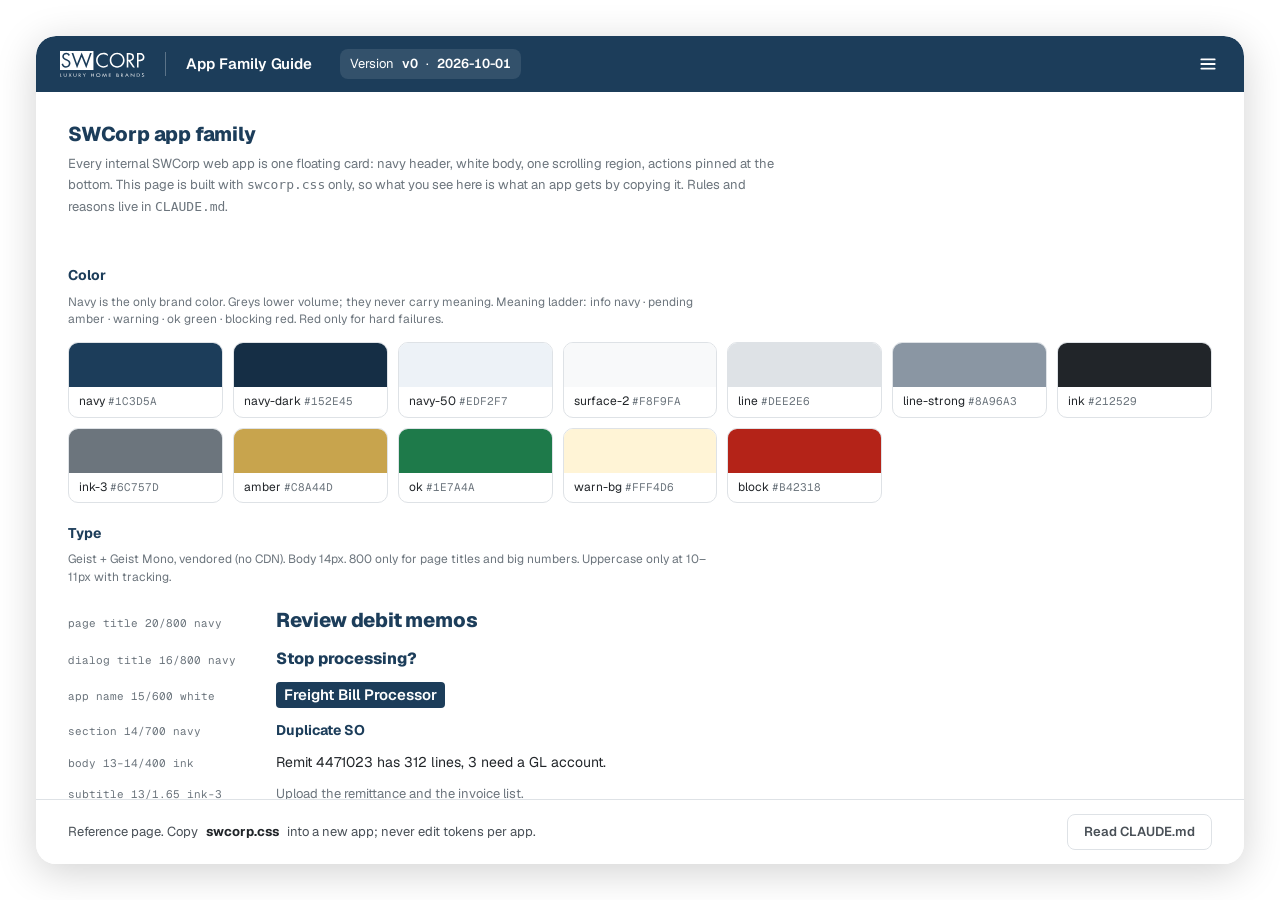
==== swcorp-app-family/guide.html @ 4156f838 "Add the SWCorp app family guide The visual source of truth for the internal apps: CLAUDE.md (rules, " ====
<!doctype html>
<html lang="en">
<head>
<meta charset="utf-8">
<meta name="viewport" content="width=device-width, initial-scale=1, viewport-fit=cover">
<title>SWCorp App Family</title>
<link rel="icon" href="assets/swcorp-favicon.svg" type="image/svg+xml">
<script>if (window.self !== window.top) document.documentElement.classList.add('embedded');</script>
<link rel="stylesheet" href="css/swcorp-tokens.css">
<link rel="stylesheet" href="css/swcorp.css">
<style>
  /* Guide-only helpers. Not part of the family stylesheet. */
  .g-sec { padding: 28px 0; border-bottom: 1px solid var(--line-soft); }
  .g-sec:last-of-type { border-bottom: 0; }
  .g-sec > p.hint { margin: 2px 0 14px; max-width: 80ch; }
  .g-row { display: flex; flex-wrap: wrap; gap: 10px; align-items: center; }
  .g-sw { display: grid; grid-template-columns: repeat(auto-fill, minmax(150px, 1fr)); gap: 10px; }
  .g-sw div { border: 1px solid var(--line); border-radius: var(--r-box); overflow: hidden; font-size: 12px; }
  .g-sw i { display: block; height: 44px; }
  .g-sw span { display: block; padding: 6px 10px; } .g-sw code { color: var(--ink-3); font: 11px var(--mono); }
  .g-type > div { display: flex; align-items: baseline; gap: 18px; padding: 6px 0; }
  .g-type code { width: 190px; flex: none; font: 11px var(--mono); color: var(--ink-3); }
  .g-mini { position: relative; height: 220px; border-radius: var(--r-box); overflow: hidden; border: 1px solid var(--line); }
  .g-toasts { position: static; align-items: flex-start; }
  .g-toasts .toast { animation: none; }
  .g-foot { border: 1px solid var(--line); border-radius: var(--r-box); }
  .g-hdr { border-radius: var(--r-box); }
</style>
</head>
<body>
<a class="skip" href="#content">Skip to content</a>
<svg width="0" height="0" class="sprite" aria-hidden="true">
  <symbol id="i-check" viewBox="0 0 16 16"><path d="M3 8.5l3.2 3L13 4.5"/></symbol>
  <symbol id="i-okc" viewBox="0 0 16 16"><circle cx="8" cy="8" r="6.2"/><path d="M5.3 8.2l1.9 1.8 3.6-3.8"/></symbol>
  <symbol id="i-warn" viewBox="0 0 16 16"><path d="M8 2.2l6.3 11.1H1.7z"/><path d="M8 6.5v3"/><path d="M8 11.6v.1"/></symbol>
  <symbol id="i-block" viewBox="0 0 16 16"><circle cx="8" cy="8" r="6.2"/><path d="M5.6 5.6l4.8 4.8M10.4 5.6l-4.8 4.8"/></symbol>
  <symbol id="i-info" viewBox="0 0 16 16"><circle cx="8" cy="8" r="6.2"/><path d="M8 7.2v3.8M8 5v.1"/></symbol>
  <symbol id="i-settings" viewBox="0 0 16 16"><path d="M2.5 4.5h5.5M11 4.5h2.5M2.5 8h1.5M7 8h6.5M2.5 11.5h6.5M12 11.5h1.5"/><circle cx="9.5" cy="4.5" r="1.5"/><circle cx="5.5" cy="8" r="1.5"/><circle cx="10.5" cy="11.5" r="1.5"/></symbol>
  <symbol id="i-list" viewBox="0 0 16 16"><path d="M5.5 4h8M5.5 8h8M5.5 12h8M2.5 4h.1M2.5 8h.1M2.5 12h.1"/></symbol>
  <symbol id="i-search" viewBox="0 0 16 16"><circle cx="7" cy="7" r="4.5"/><path d="M10.5 10.5L14 14"/></symbol>
  <symbol id="i-x" viewBox="0 0 16 16"><path d="M4.5 4.5l7 7M11.5 4.5l-7 7"/></symbol>
  <symbol id="i-file" viewBox="0 0 16 16"><path d="M4 1.8h5l3 3v9.4H4z"/><path d="M9 1.8v3h3"/></symbol>
  <symbol id="i-upload" viewBox="0 0 16 16"><path d="M8 10.5V2.5M4.8 5.6L8 2.4l3.2 3.2"/><path d="M2.5 10.5v3h11v-3"/></symbol>
  <symbol id="i-play" viewBox="0 0 16 16"><path d="M5 3.2l7.5 4.8L5 12.8z"/></symbol>
  <symbol id="i-refresh" viewBox="0 0 16 16"><path d="M13.2 6.5A5.3 5.3 0 0 0 3.4 5"/><path d="M2.8 9.5a5.3 5.3 0 0 0 9.8 1.5"/><path d="M3.2 2.4V5h2.6M12.8 13.6V11h-2.6"/></symbol>
  <symbol id="i-trash" viewBox="0 0 16 16"><path d="M3 4.5h10M6.5 4.5V3h3v1.5M4.5 4.5l.6 9h5.8l.6-9"/></symbol>
  <symbol id="i-arrow" viewBox="0 0 16 16"><path d="M3 8h9.5M9 4.5L12.5 8 9 11.5"/></symbol>
</svg>

<div class="window">
  <header class="hdr">
    <img src="assets/swcorp-logo-white.svg" alt="SWCorp">
    <span class="sep" aria-hidden="true"></span>
    <h1>App Family Guide</h1>
    <span class="run-chip">Version <b>v0</b> · <b>2026-10-01</b></span>
    <span class="grow"></span>
    <button class="menu-toggle" id="menu-toggle" type="button" aria-label="Open menu" aria-expanded="false" aria-controls="side-menu">
      <svg viewBox="0 0 24 24" aria-hidden="true"><path class="l1"/><path class="l2"/><path class="l3"/></svg>
    </button>
  </header>
  <div class="menu-scrim" id="menu-scrim"></div>
  <nav class="side-menu" id="side-menu" aria-label="Menu" inert>
    <p class="menu-label menu-anim" style="--i:0">Sections</p>
    <ul class="menu-list">
      <li class="menu-anim" style="--i:1"><a class="menu-item" href="#tokens"><span class="menu-ic"><svg class="i"><use href="#i-list"/></svg></span><span class="menu-t">Tokens<small>Color and type</small></span></a></li>
      <li class="menu-anim" style="--i:2"><a class="menu-item" href="#components" aria-current="page"><span class="menu-ic"><svg class="i"><use href="#i-settings"/></svg></span><span class="menu-t">Components<small>Everything an app is built from</small></span></a></li>
    </ul>
    <p class="menu-label menu-anim" style="--i:3">Links</p>
    <ul class="menu-list">
      <li class="menu-anim" style="--i:4"><a class="menu-item" href="CLAUDE.md"><span class="menu-ic"><svg class="i"><use href="#i-file"/></svg></span><span class="menu-t">CLAUDE.md<small>Rules and decisions</small></span></a></li>
    </ul>
  </nav>

  <div id="content" class="content" tabindex="-1">
    <main class="main">
      <div class="titlebar">
        <div>
          <h2>SWCorp app family</h2>
          <p>Every internal SWCorp web app is one floating card: navy header, white body, one scrolling region, actions pinned at the bottom. This page is built with <code>swcorp.css</code> only, so what you see here is what an app gets by copying it. Rules and reasons live in <code>CLAUDE.md</code>.</p>
        </div>
      </div>

      <!-- ===================================================== tokens -->
      <section class="g-sec" id="tokens">
        <h3 class="section-title">Color</h3>
        <p class="hint">Navy is the only brand color. Greys lower volume; they never carry meaning. Meaning ladder: info navy · pending amber · warning · ok green · blocking red. Red only for hard failures.</p>
        <div class="g-sw">
          <div><i style="background:var(--navy)"></i><span>navy <code>#1C3D5A</code></span></div>
          <div><i style="background:var(--navy-dark)"></i><span>navy-dark <code>#152E45</code></span></div>
          <div><i style="background:var(--navy-50)"></i><span>navy-50 <code>#EDF2F7</code></span></div>
          <div><i style="background:var(--surface-2)"></i><span>surface-2 <code>#F8F9FA</code></span></div>
          <div><i style="background:var(--line)"></i><span>line <code>#DEE2E6</code></span></div>
          <div><i style="background:var(--line-strong)"></i><span>line-strong <code>#8A96A3</code></span></div>
          <div><i style="background:var(--ink)"></i><span>ink <code>#212529</code></span></div>
          <div><i style="background:var(--ink-3)"></i><span>ink-3 <code>#6C757D</code></span></div>
          <div><i style="background:var(--amber)"></i><span>amber <code>#C8A44D</code></span></div>
          <div><i style="background:var(--ok)"></i><span>ok <code>#1E7A4A</code></span></div>
          <div><i style="background:var(--warn-bg)"></i><span>warn-bg <code>#FFF4D6</code></span></div>
          <div><i style="background:var(--block)"></i><span>block <code>#B42318</code></span></div>
        </div>

        <h3 class="section-title">Type</h3>
        <p class="hint">Geist + Geist Mono, vendored (no CDN). Body 14px. 800 only for page titles and big numbers. Uppercase only at 10–11px with tracking.</p>
        <div class="g-type">
          <div><code>page title 20/800 navy</code><span style="font-size:20px;font-weight:800;color:var(--navy);letter-spacing:-.01em">Review debit memos</span></div>
          <div><code>dialog title 16/800 navy</code><span style="font-size:16px;font-weight:800;color:var(--navy)">Stop processing?</span></div>
          <div><code>app name 15/600 white</code><span style="font-size:15px;font-weight:600;background:var(--navy);color:#fff;padding:2px 8px;border-radius:4px">Freight Bill Processor</span></div>
          <div><code>section 14/700 navy</code><span style="font-size:14px;font-weight:700;color:var(--navy)">Duplicate SO</span></div>
          <div><code>body 13–14/400 ink</code><span>Remit 4471023 has 312 lines, 3 need a GL account.</span></div>
          <div><code>subtitle 13/1.65 ink-3</code><span class="muted" style="font-size:13px">Upload the remittance and the invoice list.</span></div>
          <div><code>label 10/700 upper</code><span class="label">Payment amount</span></div>
          <div><code>figures tabular-nums</code><span class="mono">$ 22,875.85 · 9-367-42833</span></div>
        </div>
      </section>

      <!-- ===================================================== components -->
      <section class="g-sec" id="components">
        <h3 class="section-title">Header</h3>
        <p class="hint">Logo white 26px · divider · app name · optional context chip · grow · the menu button, alone in the right corner. Views and links live in the side menu (try the button at the top of this page). The header never scrolls.</p>
        <header class="hdr g-hdr">
          <img src="assets/swcorp-logo-white.svg" alt="SWCorp">
          <span class="sep" aria-hidden="true"></span>
          <h1>Freight Bill Processor</h1>
          <span class="grow"></span>
          <span class="menu-toggle" aria-hidden="true"><svg viewBox="0 0 24 24"><path class="l1"/><path class="l2"/><path class="l3"/></svg></span>
        </header>
      </section>

      <section class="g-sec">
        <h3 class="section-title">Buttons</h3>
        <p class="hint">36px tall, radius 8, 13/600. One primary per screen. Press scales to .97.</p>
        <div class="g-row">
          <button class="btn primary"><svg class="i"><use href="#i-play"/></svg>Process</button>
          <button class="btn sec"><svg class="i"><use href="#i-refresh"/></svg>Refresh</button>
          <button class="btn danger"><svg class="i"><use href="#i-trash"/></svg>Remove</button>
          <button class="btn primary" aria-busy="true"><span class="spin"></span>Processing…</button>
          <button class="btn primary" disabled>Disabled</button>
          <button class="btn sec small">Small</button>
          <button class="linkbtn">Text link</button>
        </div>
      </section>

      <section class="g-sec">
        <h3 class="section-title">Forms</h3>
        <div class="form-grid">
          <div class="field"><label for="f1">Check number</label><input id="f1" value="4471023"><div class="hint">From the remittance header.</div></div>
          <div class="field"><label for="f2">Carrier</label><select id="f2"><option>FedEx</option><option>UPS</option></select></div>
          <div class="field"><label for="f3">GL account</label><input id="f3" aria-invalid="true" value="64009"><div class="hint c-block">Unknown account.</div></div>
        </div>
        <div class="toolbar">
          <div class="tabs" role="tablist">
            <button class="tab" role="tab" aria-selected="true">All <span class="c">312</span></button>
            <button class="tab" role="tab" aria-selected="false">Matched <span class="c">298</span></button>
            <button class="tab" role="tab" aria-selected="false">Needs GL <span class="c">3</span></button>
          </div>
          <div class="chips">
            <button class="chip" aria-pressed="true"><svg class="i c-warn"><use href="#i-warn"/></svg>Warnings <b>11</b></button>
            <button class="chip" aria-pressed="false">Excluded <b>2</b></button>
          </div>
          <label class="search"><svg class="i"><use href="#i-search"/></svg><input placeholder="Search DM#, PO, SO"></label>
        </div>
        <div class="g-row"><label class="cbx"><input type="checkbox" checked aria-label="Include"><svg viewBox="0 0 18 18"><path d="M5 9.2l2.6 2.4L13 6.2"/></svg></label><span>Include in credit memo</span></div>
      </section>

      <section class="g-sec">
        <h3 class="section-title">Status</h3>
        <div class="g-row">
          <span class="badge ok"><svg class="i"><use href="#i-okc"/></svg>Matched</span>
          <span class="badge warn"><svg class="i"><use href="#i-warn"/></svg>Needs GL</span>
          <span class="badge block"><svg class="i"><use href="#i-block"/></svg>Blocking</span>
          <span class="badge off">Excluded</span>
          <span class="tag">DM151524</span>
        </div>
        <div class="notice"><svg class="i"><use href="#i-info"/></svg><span>Info: OData snapshot from 09:42. Refresh takes about 75 seconds.</span></div>
        <div class="notice warn"><svg class="i"><use href="#i-warn"/></svg><span><b>Missing input.</b> Upload the invoice list to continue. Not an error.</span></div>
        <div class="notice error"><svg class="i"><use href="#i-block"/></svg><span>The file is not a FedEx invoice PDF.</span></div>
        <div class="notice ok"><svg class="i"><use href="#i-okc"/></svg><span>All 312 lines matched.</span></div>
      </section>

      <section class="g-sec">
        <h3 class="section-title">Panels and upload</h3>
        <div class="tiles">
          <div class="tile ok"><h3><svg class="i"><use href="#i-okc"/></svg>Remittance</h3><div class="meta">Lowes Win-Denied Disputes 4.xlsm · 312 lines</div></div>
          <label class="drop"><input type="file"><svg class="i"><use href="#i-upload"/></svg>Drop the invoice list or <b>browse</b><div class="hint">.xlsx up to 50 MB</div></label>
        </div>
      </section>

      <section class="g-sec">
        <h3 class="section-title">Input pills</h3>
        <p class="hint">One per file or source, under the drop zone. 70px tall, 24px ring, 10px source over 11px detail. The detail links to where the file comes from whenever possible (hover underlines). States: rest (= pending, no extra colour) · loading · done · failed. A loaded file that is not used yet shows a × on hover to take it back; the check retracts.</p>
        <ul class="slots flex">
          <li class="slot"><span class="slot-mark"><svg viewBox="0 0 24 24"><path d="M7.5 12.4l3 2.9 6-6.3"/></svg></span><span class="slot-text"><span class="slot-top">Excel</span><a class="slot-main" href="#" target="_blank" rel="noopener">Carrier Import File</a></span></li>
          <li class="slot"><span class="slot-mark"><svg viewBox="0 0 24 24"><path d="M7.5 12.4l3 2.9 6-6.3"/></svg></span><span class="slot-text"><span class="slot-top">Priority 1</span><a class="slot-main" href="#" target="_blank" rel="noopener">Customer Invoices</a></span></li>
          <li class="slot loading"><span class="slot-mark"><svg viewBox="0 0 24 24"><path d="M7.5 12.4l3 2.9 6-6.3"/></svg></span><span class="slot-text"><span class="slot-top">Acumatica</span><a class="slot-main" href="#" target="_blank" rel="noopener">ShipmentsSubAc - JJ</a></span></li>
        </ul>
        <ul class="slots flex" style="margin-top:12px">
          <li class="slot done"><span class="slot-mark"><svg viewBox="0 0 24 24"><path d="M7.5 12.4l3 2.9 6-6.3"/></svg></span><span class="slot-text"><span class="slot-top">PaceJet</span><a class="slot-main" href="#" target="_blank" rel="noopener">BulkExport</a></span><button type="button" class="slot-x" aria-label="Remove PaceJet export"><svg viewBox="0 0 16 16"><path d="M4.5 4.5l7 7M11.5 4.5l-7 7"/></svg></button></li>
          <li class="slot done"><span class="slot-mark"><svg viewBox="0 0 24 24"><path d="M7.5 12.4l3 2.9 6-6.3"/></svg></span><span class="slot-text"><span class="slot-top">FedEx</span><span class="slot-main">Ground Invoice</span></span></li>
          <li class="slot failed"><span class="slot-mark"><svg class="x" viewBox="0 0 24 24"><path d="M8.5 8.5l7 7M15.5 8.5l-7 7"/></svg></span><span class="slot-text"><span class="slot-top">Acumatica</span><span class="slot-main">Could not reach Acumatica</span></span></li>
        </ul>
      </section>

      <section class="g-sec">
        <h3 class="section-title">Table</h3>
        <p class="hint">Navy header, 10px uppercase centered titles, 38px rows, tabular figures, row tint for state. Thousands of rows: Tabulator with the same look, paged/filtered on the server.</p>
        <div class="grid-wrap">
          <table class="grid">
            <thead><tr><th>DM#</th><th>PO</th><th>Status</th><th>Amount</th></tr></thead>
            <tbody>
              <tr><td class="mono">DM151524</td><td class="mono">82714433</td><td><span class="badge ok"><svg class="i"><use href="#i-okc"/></svg>Matched</span></td><td><span class="acct"><i>$</i><span>1,204.10</span></span></td></tr>
              <tr class="warn"><td class="mono">DM151662</td><td class="mono">82714501</td><td><span class="badge warn"><svg class="i"><use href="#i-warn"/></svg>Needs GL</span></td><td><span class="acct"><i>$</i><span>(318.00)</span></span></td></tr>
              <tr aria-selected="true"><td class="mono">DM153377</td><td class="mono">82715020</td><td><span class="badge ok"><svg class="i"><use href="#i-okc"/></svg>Matched</span></td><td><span class="acct"><i>$</i><span>96.45</span></span></td></tr>
              <tr class="block"><td class="mono">DM154034</td><td class="mono">—</td><td><span class="badge block"><svg class="i"><use href="#i-block"/></svg>No SO</span></td><td><span class="acct"><i>$</i><span>2,010.00</span></span></td></tr>
            </tbody>
            <tfoot><tr><td colspan="3">Total</td><td><span class="acct"><i>$</i><span>2,992.55</span></span></td></tr></tfoot>
          </table>
        </div>
      </section>

      <section class="g-sec">
        <h3 class="section-title">Empty, loading, processing</h3>
        <div class="tiles">
          <div class="tile"><div class="empty"><svg class="i"><use href="#i-file"/></svg><b>No invoices yet</b>Upload a FedEx PDF to start.</div></div>
          <div class="tile" style="justify-content:center;align-items:center"><div class="skel"><i></i><i></i><i></i></div></div>
          <div class="g-mini"><div class="proc-screen show"><div class="loader-shape"></div><div class="process-text">Reading invoices…</div></div></div>
        </div>
      </section>

      <section class="g-sec">
        <h3 class="section-title">Toasts and dialog</h3>
        <p class="hint">Every floating message is a toast in one bottom-right stack, 3px edge by meaning. Every toast leaves after 6s; the line along its foot shows the time left and pauses on hover. A pending action (amber, e.g. "Additional Files Required") also leaves as soon as it is done. Never top-centre, never a bar inside the screen. Dialog: native &lt;dialog&gt;, blurred navy backdrop.</p>
        <div class="toasts g-toasts">
          <div class="toast ok"><svg class="i"><use href="#i-okc"/></svg><span><b>Saved.</b> Setup updated.</span><button class="toast-x" aria-label="Dismiss"><svg class="i"><use href="#i-x"/></svg></button></div>
          <div class="toast warn"><svg class="i"><use href="#i-warn"/></svg><span><b>Additional Files Required</b><br>Upload the Priority 1 Pending Invoices and PaceJet BulkExport files.</span><button class="toast-x" aria-label="Dismiss"><svg class="i"><use href="#i-x"/></svg></button></div>
          <div class="toast error"><svg class="i"><use href="#i-block"/></svg><span>Acumatica did not answer.</span><button class="toast-x" aria-label="Dismiss"><svg class="i"><use href="#i-x"/></svg></button></div>
        </div>
        <div class="g-row" style="margin-top:14px">
          <button class="btn sec" id="open-dlg">Open dialog</button>
          <button class="btn sec" id="open-toast">Show toast</button>
        </div>
      </section>

      <section class="g-sec">
        <h3 class="section-title">Footer bar</h3>
        <div class="foot g-foot"><div class="msg"><svg class="i c-warn"><use href="#i-warn"/></svg><span><b>3</b> lines need a GL account.</span></div><span class="grow"></span><span class="total">Total <b>$ 2,992.55</b></span><button class="btn primary">Build CM<svg class="i"><use href="#i-arrow"/></svg></button></div>
        <div class="foot done g-foot" style="margin-top:10px"><div class="msg"><svg class="i"><use href="#i-okc"/></svg><span>Ready to export.</span></div><span class="grow"></span><button class="btn primary">Download</button></div>
      </section>
      <div class="spacer"></div>
    </main>
    <footer class="foot"><div class="msg">Reference page. Copy <b style="color:var(--ink)">swcorp.css</b> into a new app; never edit tokens per app.</div><span class="grow"></span><a class="btn sec" href="CLAUDE.md">Read CLAUDE.md</a></footer>
  </div>
</div>

<dialog class="dialog" id="dlg">
  <h3>Stop processing?</h3>
  <p>The invoices read so far are kept. You can start again from the same files.</p>
  <div class="dialog-actions"><button class="btn sec" data-close>Keep going</button><button class="btn primary" data-close>Stop</button></div>
</dialog>
<div class="toasts" id="flash" aria-live="polite"></div>

<script>
  // Side menu (same behaviour as the apps): circle out of the button, Esc /
  // click outside / pick closes, focus returns to the button.
  const menuBtn = document.getElementById('menu-toggle'), menu = document.getElementById('side-menu'), scrim = document.getElementById('menu-scrim');
  // Circle centred on the button, measured; radius to the panel's far corner.
  function placeCircle() {
    const r = menu.getBoundingClientRect(), b = menuBtn.getBoundingClientRect();
    const cx = b.left + b.width / 2 - r.left, cy = b.top + b.height / 2 - r.top;
    menu.style.setProperty('--cx', cx + 'px'); menu.style.setProperty('--cy', cy + 'px');
    menu.style.setProperty('--menu-r', Math.ceil(Math.hypot(cx, r.height - cy)) + 2 + 'px');
  }
  placeCircle(); addEventListener('resize', placeCircle);
  function setMenu(open) {
    if (open === menu.classList.contains('open')) return;
    if (open) placeCircle();
    menu.classList.toggle('open', open); scrim.classList.toggle('open', open);
    document.body.classList.toggle('menu-open', open); menu.inert = !open;
    menuBtn.setAttribute('aria-expanded', String(open)); menuBtn.setAttribute('aria-label', open ? 'Close menu' : 'Open menu');
    if (open) (menu.querySelector('[aria-current]') || menu.querySelector('.menu-item')).focus({ preventScroll: true });
    else if (menu.contains(document.activeElement)) menuBtn.focus();
  }
  menuBtn.onclick = () => setMenu(!menu.classList.contains('open'));
  scrim.onclick = () => setMenu(false);
  menu.querySelectorAll('.menu-item').forEach(a => a.addEventListener('click', () => setMenu(false)));
  document.addEventListener('keydown', e => { if (e.key === 'Escape') setMenu(false); });
  const dlg = document.getElementById('dlg');
  document.getElementById('open-dlg').onclick = () => dlg.showModal();
  dlg.querySelectorAll('[data-close]').forEach(b => b.onclick = () => {
    dlg.classList.add('closing');
    setTimeout(() => { dlg.classList.remove('closing'); dlg.close(); }, 140);
  });
  document.getElementById('open-toast').onclick = () => {
    const t = document.createElement('div');
    t.className = 'toast ok';
    t.innerHTML = '<svg class="i"><use href="#i-okc"/></svg><span><b>Done.</b> 312 lines processed.</span>';
    const bar = document.createElement('i'); bar.className = 'toast-timer'; t.append(bar);
    bar.onanimationend = () => { t.classList.add('leaving'); setTimeout(() => t.remove(), 160); };
    document.getElementById('flash').append(t);
  };
</script>
</body>
</html>
---- swcorp-app-family/css/swcorp-tokens.css ----
/* SWCorp app family — tokens (fonts + colors, shape, type, motion, depth).
   Copy verbatim to <app>/static/css/ with fonts in <app>/static/fonts/.
   Load FIRST, before swcorp.css and the app's app.css. Never redefine these per app:
   change them here and propagate. Rules: ../CLAUDE.md. */

@font-face { font-family: "Geist"; src: url("../fonts/Geist-Variable.woff2") format("woff2"); font-weight: 100 900; font-style: normal; font-display: swap; }
@font-face { font-family: "Geist Mono"; src: url("../fonts/GeistMono-Variable.woff2") format("woff2"); font-weight: 100 900; font-style: normal; font-display: swap; }

/* ---------------------------------------------------------------- tokens */
:root {
  /* Brand */
  --navy: #1C3D5A; --navy-dark: #152E45; --navy-50: #EDF2F7; --navy-100: #DCE6EF;
  /* Surfaces */
  --white: #FFFFFF; --ground: #FFFFFF;
  --surface: #FFFFFF; --surface-2: #F8F9FA; --surface-3: #F1F3F5;
  /* Lines. --line-strong keeps inputs at 3:1 against white (WCAG 1.4.11). */
  --line: #DEE2E6; --line-soft: #F1F3F5; --line-mid: #CED4DA; --line-strong: #8A96A3;
  /* Text */
  --ink: #212529; --ink-2: #495057; --ink-3: #6C757D;
  /* Semantics: info navy · pending amber · warning · ok · blocking red */
  --ok: #1E7A4A; --ok-bg: #E8F5EE; --ok-line: #9BCFB2;
  --warn: #8A5A00; --warn-bg: #FFF4D6; --warn-bg-h: #FDEDC0; --warn-line: #E9C46A;
  --block: #B42318; --block-bg: #FDECEA; --block-line: #F1B3AD;
  --amber: #C8A44D; --amber-stroke: #A8873A;
  /* Source tags (Rebate Validation inventory map, MatchType). AlternateID/Xref are tints of
     #33CCFF, Xref deeper (it carries a confirmed Lowe's Item Number); text keeps 4.5:1 on its tint. */
  --match-alt-bg: #D9F5FF; --match-alt-text: #07698C; --match-xref-bg: #B3EBFF; --match-xref-text: #055A78;
  --match-stock-unconf-bg: #F2F6FA; --match-stock-unconf-text: #3F5F7D; --match-manual-bg: #FFF1CC; --match-manual-text: #8A5A00;
  /* Focus */
  --focus: #1C3D5A; --ring: 0 0 0 3px rgba(28,61,90,.12); --ring-strong: 0 0 0 3px rgba(28,61,90,.25);
  /* Shape */
  --r-window: 20px; --r-dialog: 14px; --r-box: 10px; --r-ctl: 8px; --r-tag: 4px;
  --h-hdr: 56px; --h-ctl: 36px; --h-ctl-sm: 30px; --row: 38px;
  /* Type */
  --font: "Geist", "Segoe UI", system-ui, -apple-system, sans-serif;
  --mono: "Geist Mono", Consolas, ui-monospace, monospace;
  /* Motion */
  --ease-out: cubic-bezier(0.23, 1, 0.32, 1);
  --ease-overshoot: cubic-bezier(0.34, 1.56, 0.64, 1);
  --ease-settle: cubic-bezier(0.22, 1, 0.36, 1);
  /* On-screen movement (layout morphs): starts gently, a full-speed start reads as a jump. */
  --ease-in-out: cubic-bezier(0.45, 0, 0.2, 1);
  /* Durations (Emil Kowalski's scale): press 100-160 · small UI 150-250 ·
     screens 200-300 · exits faster than entries. Celebrations may run longer. */
  --dur-press: 160ms; --dur-exit: 180ms; --dur-enter: 260ms; --dur-toast: 320ms; --dur-morph: 350ms;
  /* Depth */
  --shadow-window: 0 8px 40px rgba(0,0,0,.18);
  --shadow-pop: 0 4px 14px rgba(21,46,69,.10), 0 1px 3px rgba(21,46,69,.08);
  --shadow-card: 0 12px 28px rgba(15,30,45,.14), 0 1px 3px rgba(21,46,69,.08);
  --shadow-dialog: 0 20px 50px rgba(21,46,69,.25), 0 2px 6px rgba(21,46,69,.08);
  --z-pop: 6; --z-overlay: 20; --z-toast: 50; --z-dialog: 100;
}
---- swcorp-app-family/css/swcorp.css ----
/* SWCorp app family — base stylesheet (v0, 2026-10-01).
   Source of truth: Lowe's Invoice Reconciler (WebApp/static/css/app.css).
   Load after swcorp-tokens.css; copy both into a new app's static/css/ and add
   app-specific rules in a third file (app.css) loaded last. Do not edit tokens per app: if a value
   must change, change it here and propagate to every app in the family.
   Rules and the reasons behind them: CLAUDE.md in this folder. */

/* ---------------------------------------------------------------- reset */
*, *::before, *::after { box-sizing: border-box; margin: 0; padding: 0; }
html, body { height: 100%; }
html { overflow: hidden; }
body {
  font: 14px/1.45 var(--font); color: var(--ink); background: var(--ground); font-optical-sizing: auto;
  display: grid; place-items: center; padding: var(--gap); -webkit-font-smoothing: antialiased;
  --gap: clamp(20px, 4vmin, 48px);
}
::selection { background: var(--navy-100); color: var(--ink); }
:focus-visible { outline: 2px solid var(--focus); outline-offset: 2px; border-radius: 4px; }
button, input, select, textarea { font: inherit; color: inherit; }
button { background: none; border: 0; cursor: pointer; }
a { color: var(--focus); text-underline-offset: 2px; }
svg.i { width: 16px; height: 16px; flex: none; stroke: currentColor; fill: none; stroke-width: 1.8; stroke-linecap: round; stroke-linejoin: round; }
.sprite { position: absolute; }
[hidden] { display: none !important; }
.vh { position: absolute; width: 1px; height: 1px; overflow: hidden; clip: rect(0 0 0 0); white-space: nowrap; }
.mono { font-variant-numeric: tabular-nums; }
.num { text-align: right; font-variant-numeric: tabular-nums; }
.muted { color: var(--ink-3); }
.hint { font-size: 12px; color: var(--ink-3); }
.c-ok { color: var(--ok); } .c-warn { color: var(--warn); } .c-block { color: var(--block); }
/* Accounting: "$" pinned left, figure right, negatives in (). */
.acct { display: flex; justify-content: space-between; align-items: baseline; gap: .5em; width: 100%; font-variant-numeric: tabular-nums; }
.acct > i { font-style: normal; color: var(--ink-3); font-weight: 400; }

.skip { position: absolute; left: 12px; top: -60px; z-index: var(--z-dialog); padding: 8px 14px; border-radius: var(--r-ctl); background: var(--navy); color: #fff; font-weight: 600; text-decoration: none; transition: top .15s ease; }
.skip:focus { top: 12px; }

/* ---------------------------------------------------------------- window
   Floating card over a neutral ground. Fills the viewport minus a gap that
   scales with the screen, up to 1480×920. The height subtracts the gap, or a
   short viewport cuts the card at the bottom. Too small for a card, or inside
   an iframe (Acumatica, html.embedded): full-bleed, no radius, no shadow. */
.window {
  width: min(1480px, 100%); height: min(920px, calc(100dvh - 2 * var(--gap))); background: var(--surface);
  border-radius: var(--r-window); display: flex; flex-direction: column; overflow: hidden; position: relative;
  box-shadow: var(--shadow-window);
}
@media (max-width: 1180px), (max-height: 720px) {
  body { padding: 0; }
  .window { width: 100%; height: 100%; border-radius: 0; box-shadow: none; --hdr-r: 0; }
}
html.embedded body { padding: 0; background: var(--surface); }
html.embedded .window { width: 100%; height: 100%; border-radius: 0; box-shadow: none; --hdr-r: 0; }

/* ---------------------------------------------------------------- header
   Navy bar: logo · divider · app name · (context chip) · grow · actions. */
.hdr { border-radius: var(--hdr-r, var(--r-window)) var(--hdr-r, var(--r-window)) 0 0; background: var(--navy); color: #fff; display: flex; align-items: center; gap: 20px; padding: 0 24px; height: var(--h-hdr); flex: none; }
.hdr :focus-visible { outline-color: #fff; }
.hdr img { height: 26px; display: block; }
.hdr .sep { width: 1px; height: 24px; background: rgba(255,255,255,.28); }
.hdr h1 { font-size: 15px; font-weight: 600; letter-spacing: -.005em; color: #fff; }
.hdr .grow { flex: 1; }
/* Inside Acumatica (html.embedded) its screen title names the app: logo + menu only. */
html.embedded .hdr .sep, html.embedded .hdr h1 { display: none; }
.run-chip { margin-left: 8px; display: flex; align-items: center; gap: 8px; padding: 6px 10px; border-radius: var(--r-ctl); background: rgba(255,255,255,.1); font-size: 13px; color: #fff; }
.run-chip b { font-weight: 600; font-variant-numeric: tabular-nums; }
.hbtn { display: flex; align-items: center; gap: 6px; padding: 7px 10px; border-radius: var(--r-ctl); font-size: 13px; color: #fff; text-decoration: none; transition: background-color .15s ease; }
.hbtn[aria-current] { background: rgba(255,255,255,.14); }
@media (hover: hover) and (pointer: fine) { .hbtn:hover { background: rgba(255,255,255,.1); } }

/* ---------------------------------------------------------------- side menu
   motion.dev "variants" in CSS. The header's right corner holds only
   .menu-toggle: three white lines, no disc at rest. .side-menu is a white
   panel the full height of the window (over the header), clipped to a circle
   of 0px centred on the button (JS measures --cx/--cy); opening grows it
   until it fills the
   panel (640ms drawer curve), the rows rise in 60ms apart, the top and bottom
   lines bend into an X (CSS d) and the middle one fades. Closing: rows drop
   at once, then the circle shrinks back into the disc (420ms, after 140ms).
   JS sets --menu-r (button centre to the panel's far corner) and toggles
   .open / body.menu-open / inert. The header must not set z-index (the
   button stacks above the panel). Origin: Freight Bill Processor. */
.menu-toggle { position: relative; z-index: 41; flex: none; display: grid; place-items: center; width: 36px; height: 36px; margin-right: -6px; border-radius: 50%; color: #fff;
  transition: transform var(--dur-press) var(--ease-out), color 160ms ease 460ms; }   /* navy until the circle has shrunk away */
.menu-open .menu-toggle { color: var(--navy); transition: transform var(--dur-press) var(--ease-out), color 120ms ease; }
.menu-toggle:active { transform: scale(.94); }
.menu-toggle svg { width: 20px; height: 20px; fill: none; stroke: currentColor; stroke-width: 2.2; stroke-linecap: round; overflow: visible; }
.menu-toggle .l1 { d: path("M4 6.5 L20 6.5"); }
.menu-toggle .l2 { d: path("M4 12 L20 12"); }
.menu-toggle .l3 { d: path("M4 17.5 L20 17.5"); }
.menu-toggle path { transition: d 320ms var(--ease-in-out), opacity 160ms ease; }
.menu-open .menu-toggle .l1 { d: path("M6 18 L18 6"); }
.menu-open .menu-toggle .l2 { opacity: 0; }
.menu-open .menu-toggle .l3 { d: path("M6 6 L18 18"); }
.menu-toggle:focus-visible { outline: 2px solid #fff; outline-offset: 3px; }
.menu-open .menu-toggle:focus-visible { outline-color: var(--navy); }
.side-menu { --cx: calc(100% - 36px); --cy: 28px; position: absolute; top: 0; right: 0; bottom: 0; z-index: 40; width: min(320px, 100%); padding: 76px 14px 20px; overflow-y: auto;
  background: var(--surface); clip-path: circle(0px at var(--cx) var(--cy));
  transition: clip-path 420ms var(--ease-in-out) 140ms; }
/* No shadow, and the scrim stops at the panel: anything translucent under the
   panel tints the window's rounded corner through the curve's soft edge. */
.side-menu.open { clip-path: circle(var(--menu-r, 1200px) at var(--cx) var(--cy));
  transition: clip-path 640ms cubic-bezier(.32, .72, 0, 1); }
.menu-scrim { position: absolute; top: 0; left: 0; bottom: 0; right: min(320px, 100%); z-index: 39; background: rgba(21,46,69,.18); opacity: 0; visibility: hidden; transition: opacity 240ms ease, visibility 0s linear 240ms; }
.menu-scrim.open { opacity: 1; visibility: visible; transition: opacity 240ms ease, visibility 0s; }
.menu-anim { opacity: 0; transform: translateY(24px); transition: opacity 120ms ease, transform 160ms var(--ease-out); }
.side-menu.open .menu-anim { opacity: 1; transform: none; transition: opacity 320ms var(--ease-out), transform 420ms var(--ease-out); transition-delay: calc(180ms + var(--i, 0) * 60ms); }
/* Entries centred in the panel's free height; a single soft highlight glides
   to the entry under the mouse (JS sets its translateY and height). */
.side-menu { display: flex; flex-direction: column; }
.menu-body { position: relative; margin: auto 0; }
.menu-glide { position: absolute; left: 0; right: 0; top: 0; height: 0; border-radius: var(--r-box); background: var(--surface-2); opacity: 0; pointer-events: none;
  transition: transform 240ms var(--ease-out), opacity 160ms ease; }
.menu-glide.on { opacity: 1; }
.menu-label { position: relative; font-size: 10px; font-weight: 700; letter-spacing: .05em; text-transform: uppercase; color: var(--ink-3); margin: 0 10px 6px; }
.menu-list { list-style: none; display: flex; flex-direction: column; gap: 2px; }
.menu-list + .menu-label { margin-top: 18px; }
.menu-item { position: relative; display: flex; align-items: center; gap: 12px; width: 100%; padding: 9px 10px; border-radius: var(--r-box); text-align: left; text-decoration: none; color: var(--ink);
  transition: background-color .15s ease, transform var(--dur-press) var(--ease-out); }
.menu-item:active { transform: scale(.98); }
.menu-item:focus-visible { outline: 2px solid var(--navy); outline-offset: -2px; }
/* Each entry shows its destination's own mark (app icon, SharePoint, ...),
   painted navy through a mask (one colour); the current view inverts it. */
.menu-ic { flex: none; display: grid; place-items: center; width: 34px; height: 34px; border: 1.5px solid var(--line); border-radius: 9px; background: var(--surface); color: var(--navy);
  transition: background-color .2s ease, border-color .2s ease, color .2s ease, transform 240ms var(--ease-out); }
.menu-ic .i { width: 16px; height: 16px; }
.menu-logo { width: 18px; height: 18px; background: currentColor; -webkit-mask: var(--logo) center / contain no-repeat; mask: var(--logo) center / contain no-repeat; }
.menu-t { flex: 1; min-width: 0; display: flex; flex-direction: column; gap: 2px; font-size: 13px; font-weight: 600; line-height: 1.3; }
.menu-t small { font-size: 12px; font-weight: 400; color: var(--ink-3); white-space: nowrap; overflow: hidden; text-overflow: ellipsis; }
.menu-item[aria-current] { background: var(--navy-50); }
.menu-item[aria-current] .menu-t { color: var(--navy); }
.menu-item[aria-current] .menu-ic { background: var(--navy); border-color: var(--navy); color: #fff; }
@media (hover: hover) and (pointer: fine) {
  .menu-toggle:hover { transform: scale(1.06); }
  .menu-item:not([aria-current]):hover .menu-ic { border-color: var(--navy); }
}
@media (max-width: 599px) { .side-menu { width: 100%; } }
/* Every layer at the window's rounded corner lets a little of the one below
   through its soft edge, so the header's navy tinted the corner under the
   white panel. While the panel covers that corner the header pulls its own
   corner in — switched only under the panel (100ms after opening, 370ms after
   closing starts), so the window's outline never visibly changes. */
.hdr { transition: border-top-right-radius 0s linear 370ms; }
.menu-open .hdr { border-top-right-radius: calc(var(--hdr-r, var(--r-window)) + 12px); transition-delay: 100ms; }
@media (prefers-reduced-motion: reduce) {
  .side-menu, .side-menu.open, .menu-toggle path { transition: none; }
  .menu-anim, .side-menu.open .menu-anim { transform: none; transition: opacity 150ms ease; transition-delay: 0ms; }
  .menu-toggle:hover { transform: none; }
}

/* ---------------------------------------------------------------- body
   .content (skip target) > .main (scrolls) + .foot (pinned). Only one inner
   region scrolls; never the page, never the iframe. */
.content { position: relative; flex: 1 1 auto; min-height: 0; display: flex; flex-direction: column; }
.content:focus { outline: none; }
.main { position: relative; flex: 1 1 auto; min-height: 0; display: flex; flex-direction: column; padding: 28px 32px 0; overflow: auto; }
.main.fixed { overflow: hidden; }
@media (max-height: 820px) { .main { padding: 18px 24px 0; } }
.spacer { flex: 1 1 0; min-height: 12px; }

.titlebar { position: relative; z-index: var(--z-pop); display: flex; align-items: flex-end; gap: 16px; flex-wrap: wrap; }
.titlebar h2 { font-size: 20px; font-weight: 800; line-height: 1.45; letter-spacing: -.01em; color: var(--navy); text-wrap: balance; }
.titlebar p { color: var(--ink-3); font-size: 13px; line-height: 1.65; margin-top: 4px; max-width: 80ch; text-wrap: pretty; }
.titlebar .right { margin-left: auto; display: flex; gap: 8px; align-items: center; }
.section-title { font-size: 14px; font-weight: 700; color: var(--navy); margin: 20px 0 8px; }
.label { font-size: 10px; font-weight: 700; letter-spacing: .045em; text-transform: uppercase; color: var(--ink-3); }

/* ---------------------------------------------------------------- footer
   Pinned action bar: message left, total, primary action right. */
.foot { flex: none; display: flex; align-items: center; gap: 14px; padding: 14px 32px; border-top: 1px solid var(--line); background: var(--surface); transition: background-color 200ms ease, border-color 200ms ease; flex-wrap: wrap; }
.foot .msg { display: flex; align-items: flex-start; gap: 8px; font-size: 13px; color: var(--ink-2); min-width: 0; }
.foot .msg b { color: var(--warn); }
.foot .grow { flex: 1; }
.foot .total { font-size: 13px; color: var(--ink-2); white-space: nowrap; }
.foot .total b { font-size: 15px; color: var(--ink); font-variant-numeric: tabular-nums; margin-left: 4px; }
.foot.done { background: var(--ok-bg); border-top-color: var(--ok-line); }
.foot.done .msg, .foot.done .msg b { color: var(--ok); }
.foot.confirm { background: var(--warn-bg); }
@media (max-height: 820px) { .foot { padding: 12px 24px; } }

/* ---------------------------------------------------------------- buttons */
.btn { display: inline-flex; align-items: center; gap: 8px; height: var(--h-ctl); padding: 0 16px; border-radius: var(--r-ctl); font-weight: 600; font-size: 13px; white-space: nowrap; text-decoration: none;
  transition: transform 160ms var(--ease-out), background-color .15s ease, color .15s ease, border-color .15s ease, box-shadow .15s ease; }
.btn:active:not([aria-disabled=true]):not(:disabled) { transform: scale(.97); }
.btn.primary { background: var(--navy); color: #fff; border: 1.5px solid var(--navy); }
.btn.sec { border: 1.5px solid var(--line); color: var(--ink-2); background: var(--surface); }
.btn.danger { color: var(--block); border: 1.5px solid var(--block-line); background: var(--surface); }
.btn.small { height: var(--h-ctl-sm); padding: 0 12px; font-size: 12.5px; }
.btn[aria-disabled=true], .btn:disabled { background: var(--surface-2); color: var(--ink-3); border: 1.5px solid var(--line); cursor: not-allowed; }
.btn:focus-visible { outline: none; box-shadow: var(--ring-strong); }
.btn[aria-busy=true] { cursor: progress; }
@media (hover: hover) and (pointer: fine) {
  .btn.primary:not(:disabled):not([aria-disabled=true]):hover { background: var(--navy-dark); border-color: var(--navy-dark); }
  .btn.sec:not(:disabled):not([aria-disabled=true]):hover { border-color: var(--navy); color: var(--navy); }
  .btn.danger:not(:disabled):not([aria-disabled=true]):hover { background: var(--block-bg); }
}
.linkbtn { color: var(--navy); font-weight: 600; text-decoration: underline; text-underline-offset: 2px; }
.row-actions { display: flex; gap: 10px; align-items: center; }

/* ---------------------------------------------------------------- forms */
.form-grid { display: grid; grid-template-columns: repeat(auto-fit, minmax(260px, 1fr)); gap: 12px 18px; margin-top: 10px; }
.field label { display: block; font-size: 12px; font-weight: 600; color: var(--ink-2); margin-bottom: 5px; }
.field input, .field select, .field textarea { width: 100%; height: var(--h-ctl); border: 1.5px solid var(--line-strong); border-radius: var(--r-ctl); padding: 0 10px; background: var(--surface-2); font-size: 13px;
  transition: border-color .15s ease, background-color .15s ease, box-shadow .15s ease; }
.field textarea { height: auto; min-height: 80px; padding: 8px 10px; resize: vertical; }
.field input:focus, .field select:focus, .field textarea:focus { outline: none; border-color: var(--navy); background: var(--surface); box-shadow: var(--ring); }
.field input[aria-invalid=true] { border-color: var(--block); background: var(--block-bg); }
.field .hint { margin-top: 3px; }

.search { display: flex; align-items: center; gap: 6px; border: 1.5px solid var(--line-strong); border-radius: var(--r-ctl); padding: 0 10px; height: var(--h-ctl); width: 260px; color: var(--ink-3); background: var(--surface-2);
  transition: border-color .15s ease, background-color .15s ease, box-shadow .15s ease; }
.search input { border: 0; outline: 0; font-size: 13px; flex: 1; min-width: 0; color: var(--ink); background: none; }
.search input::placeholder { color: var(--ink-3); }
.search:focus-within { border-color: var(--navy); background: var(--surface); box-shadow: var(--ring); }
/* Tucked search (LIR, family default): only its icon sits at the end of the
   row; it opens on hover or focus and stays open while it has text. Markup:
   <label class="search tuck"><svg class="i"/><input aria-label="…">
   <button type="button" class="search-x" aria-label="Clear search" hidden>…</button></label> */
.search.tuck { width: var(--h-ctl); overflow: hidden; cursor: pointer; border-color: transparent; background: transparent; color: var(--ink-2);
  transition: width 280ms var(--ease-out), border-color .15s ease, background-color .15s ease, box-shadow .15s ease; }
.search.tuck .i { flex: none; }
.search.tuck input { opacity: 0; transition: opacity 140ms ease; cursor: pointer; }
.search.tuck:hover, .search.tuck:focus-within, .search.tuck.has-q { width: 260px; border-color: var(--line-strong); background: var(--surface-2); color: var(--ink-3); cursor: text; }
.search.tuck:hover input, .search.tuck:focus-within input, .search.tuck.has-q input { opacity: 1; transition-delay: 80ms; cursor: text; }
.search.tuck:focus-within { border-color: var(--navy); background: var(--surface); box-shadow: var(--ring); }
.search-x { flex: none; display: grid; place-items: center; width: 22px; height: 22px; margin-right: -4px; padding: 0; border: 0; border-radius: 999px; background: none; color: var(--ink-3); cursor: pointer;
  transition: background-color .15s ease, color .15s ease; }
.search-x[hidden] { display: none; }
@media (hover: hover) and (pointer: fine) { .search-x:hover { background: var(--surface-3); color: var(--ink); } }
/* Just cleared with the x: back to the icon even under the pointer (JS adds .shut until pointerleave). */
.search.tuck.shut:hover { width: var(--h-ctl); border-color: transparent; background: transparent; color: var(--ink-2); cursor: pointer; }
.search.tuck.shut:hover input { opacity: 0; transition-delay: 0s; }
@media (prefers-reduced-motion: reduce) { .search.tuck, .search.tuck input { transition: none; } }

/* Checkbox: navy fill, tick draws along its path. */
.cbx { position: relative; display: inline-grid; width: 18px; height: 18px; vertical-align: middle; }
.cbx input { appearance: none; -webkit-appearance: none; margin: 0; width: 18px; height: 18px; border: 1.5px solid var(--line-strong); border-radius: 5px; background: var(--surface); cursor: pointer;
  transition: background-color 180ms var(--ease-out), border-color 180ms var(--ease-out), transform 120ms var(--ease-out); }
.cbx input:checked { background: var(--navy); border-color: var(--navy); }
.cbx input:active { transform: scale(.88); }
.cbx svg { position: absolute; inset: 0; width: 18px; height: 18px; pointer-events: none; fill: none; stroke: #fff; stroke-width: 2; stroke-linecap: round; stroke-linejoin: round;
  stroke-dasharray: 13; stroke-dashoffset: 13; transition: stroke-dashoffset 160ms ease-in; }
.cbx input:checked + svg { stroke-dashoffset: 0; transition: stroke-dashoffset 220ms var(--ease-out) 40ms; }

/* ---------------------------------------------------------------- toolbar, tabs, chips */
.toolbar { display: flex; align-items: center; gap: 8px; margin: 14px 0 10px; flex-wrap: wrap; }
.toolbar .search { margin-left: auto; }
.tabs { display: flex; border: 1.5px solid var(--line); border-radius: var(--r-box); padding: 2px; background: var(--surface-2); }
.tab { padding: 5px 12px; border-radius: var(--r-ctl); font-size: 13px; color: var(--ink-2); display: flex; gap: 6px; align-items: center; border: 1px solid transparent; transition: background-color .15s ease, color .15s ease; }
.tab .c { font-variant-numeric: tabular-nums; color: var(--ink-3); }
.tab[aria-selected=true] { background: var(--surface); color: var(--navy); font-weight: 600; border-color: var(--line); box-shadow: 0 1px 2px rgba(21,46,69,.08); }
.tab[aria-selected=true] .c { color: var(--navy); }
.chips { display: flex; gap: 6px; flex-wrap: wrap; }
.chip { display: flex; align-items: center; gap: 6px; padding: 5px 11px; border-radius: 999px; border: 1.5px solid var(--line); font-size: 12.5px; color: var(--ink-2); transition: background-color .15s ease, border-color .15s ease; }
.chip b { font-variant-numeric: tabular-nums; }
.chip[aria-pressed=true] { border-color: var(--navy); background: var(--navy-50); color: var(--navy); font-weight: 600; }

/* ---------------------------------------------------------------- status */
.badge { display: inline-flex; align-items: center; gap: 5px; padding: 0 9px 0 6px; border-radius: 999px; font-size: 12px; font-weight: 600; line-height: 18px; white-space: nowrap; border: 1px solid transparent; vertical-align: middle; }
.badge .i { width: 13px; height: 13px; }
.badge.ok { background: var(--ok-bg); color: var(--ok); border-color: var(--ok-line); }
.badge.warn { background: var(--warn-bg); color: var(--warn); border-color: var(--warn-line); }
.badge.block { background: var(--block-bg); color: var(--block); border-color: var(--block-line); }
.badge.off { background: var(--surface-2); color: var(--ink-3); border-color: var(--line); }
.tag { display: inline-block; padding: 1px 7px; border-radius: var(--r-tag); font-size: 12px; background: var(--surface-2); border: 1px solid var(--line); color: var(--ink-2); }

/* Notice: white card, 3px left edge carries the meaning. */
.notice { display: flex; gap: 10px; align-items: flex-start; padding: 11px 14px; border-radius: var(--r-box); font-size: 13px; margin-top: 12px; color: var(--ink);
  background: var(--surface); border: 1px solid var(--line); border-left: 3px solid var(--navy); box-shadow: 0 2px 10px rgba(28,61,90,.07); }
.notice .i { margin-top: 1px; color: var(--navy); }
.notice.warn { border-left-color: var(--amber); } .notice.warn .i { color: var(--amber-stroke); }
.notice.error { border-left-color: var(--block); } .notice.error .i { color: var(--block); }
.notice.ok { border-left-color: var(--ok); } .notice.ok .i { color: var(--ok); }

/* ---------------------------------------------------------------- panels */
.tiles { display: grid; grid-template-columns: repeat(auto-fit, minmax(300px, 1fr)); gap: 14px; margin-top: 16px; }
.tile { border: 1.5px solid var(--line); border-radius: var(--r-box); padding: 18px 20px; background: var(--surface); display: flex; flex-direction: column; gap: 10px; }
.tile h3 { font-size: 14px; font-weight: 700; color: var(--navy); display: flex; align-items: center; gap: 8px; }
.tile .meta { font-size: 12.5px; color: var(--ink-2); }
.tile.ok { border-color: var(--navy); }

/* Drop zone: real <input type=file> stretched over the box. */
.drop { position: relative; display: block; border: 1.5px solid var(--line); border-radius: var(--r-box); padding: 20px; text-align: center; color: var(--ink-2); font-size: 13px; transition: background-color .15s ease, border-color .15s ease, box-shadow .15s ease; }
.drop input[type=file] { position: absolute; inset: 0; opacity: 0; cursor: pointer; width: 100%; }
.drop.over { border-color: var(--navy); background: var(--surface-2); box-shadow: 0 0 0 4px rgba(28,61,90,.08); }
.drop:has(input:focus-visible) { border-color: var(--navy); box-shadow: var(--ring-strong); }
.drop b { color: var(--navy); }
.drop .i { width: 22px; height: 22px; color: var(--navy); margin: 0 auto 6px; display: block; }

/* Input pills: one per file/source the screen needs, under the drop zone.
   70px tall, 13/16 padding, 24px ring, 10px uppercase source over an 11px
   detail. The detail SHOULD link to where the file comes from (portal,
   SharePoint, Acumatica screen) with .slot-link; plain text only when there
   is nowhere to link. States: (rest = pending; an empty pill already says
   "still needed", so no extra colour) · .loading · .done navy · .failed.
   A file the user loaded and that is not used yet gets a .slot-x to take it
   back; un-ticking retracts the check, then the navy fades. Fixed count: grid of 3; variable count: .slots.flex. */
.slots { list-style: none; display: grid; grid-template-columns: repeat(3, minmax(0, 1fr)); gap: 12px; flex: none; }
.slots.flex { display: flex; } .slots.flex > .slot { flex: 1; }
.slot { display: flex; align-items: center; gap: 12px; min-width: 0; min-height: 70px; padding: 13px 16px; border: 1.5px solid var(--line); border-radius: var(--r-box); background: var(--surface);
  transition: background-color 300ms var(--ease-out), border-color 300ms var(--ease-out), transform 300ms var(--ease-out); }
.slot-mark { position: relative; flex: none; width: 24px; height: 24px; border-radius: 50%; border: 2px solid var(--line-mid); transition: background-color 240ms var(--ease-out), border-color 240ms var(--ease-out); }
.slot-mark svg { position: absolute; inset: -2px; width: 24px; height: 24px; fill: none; stroke: var(--navy); stroke-width: 2.4; stroke-linecap: round; stroke-linejoin: round; stroke-dasharray: 16; stroke-dashoffset: 16; transition: stroke-dashoffset 280ms var(--ease-out) 90ms; }
.slot-mark svg.x { stroke: var(--block); stroke-dasharray: 20; stroke-dashoffset: 20; }
.slot-text { min-width: 0; flex: 1; display: flex; flex-direction: column; gap: 3px; }
.slot-top { font-size: 10px; font-weight: 700; letter-spacing: .05em; text-transform: uppercase; color: var(--ink-3); line-height: 1.2; transition: color 240ms ease; }
.slot-main { font-size: 11px; font-weight: 500; color: var(--ink-3); line-height: 1.2; white-space: nowrap; overflow: hidden; text-overflow: ellipsis; transition: color 240ms ease; }
a.slot-main, .slot-link { color: inherit; text-decoration: none; text-underline-offset: 2px; }
a.slot-main:hover, .slot-link:hover { text-decoration: underline; }
.slot.loading .slot-mark { border-top-color: var(--navy); animation: spin .75s linear infinite; }
.slot.done { border-color: var(--navy); background: var(--navy); }
.slot.done .slot-mark { border-color: #fff; background: #fff; }
.slot.done .slot-mark svg:not(.x) { stroke-dashoffset: 0; }
.slot.done .slot-top { color: #fff; }
.slot.done .slot-main { color: rgba(255,255,255,.72); }
.slot.done :focus-visible { outline-color: #fff; }
.slot.failed { border-color: var(--block-line); background: var(--block-bg); }
.slot.failed .slot-mark { border-color: var(--block); background: #fff; }
.slot.failed .slot-mark svg.x { stroke-dashoffset: 0; }
.slot.failed .slot-main { color: var(--block); }
.slot:not(.done) .slot-mark svg:not(.x) { transition: stroke-dashoffset 160ms ease-in; }
.slot-x { flex: none; display: grid; place-items: center; width: 26px; height: 26px; margin: -4px -6px -4px 0; border-radius: 50%; color: rgba(255,255,255,.62);
  opacity: 0; transform: scale(.9); visibility: hidden; transition: opacity 120ms ease-out, transform 120ms var(--ease-out), background-color 150ms ease, color 150ms ease; }
.slot-x svg { width: 14px; height: 14px; fill: none; stroke: currentColor; stroke-width: 1.8; stroke-linecap: round; }
.slot-x:focus-visible { outline-color: #fff; }
.slot.done .slot-x { visibility: visible; }
.slot.done:hover .slot-x, .slot.done .slot-x:focus-visible { opacity: 1; transform: none; }
.slot.done .slot-x:hover { background: rgba(255,255,255,.14); color: #fff; }
.slot.done .slot-x:active { transform: scale(.9); }
@media (hover: none) { .slot.done .slot-x { opacity: 1; transform: none; } }
@media (max-height: 720px) { .slot { padding: 10px 12px; } }

.empty { margin: auto; display: flex; flex-direction: column; align-items: center; gap: 8px; padding: 40px 0; text-align: center; color: var(--ink-3); font-size: 13px; line-height: 1.6; max-width: 46ch; }
.empty .i { width: 40px; height: 40px; stroke-width: 1.2; color: var(--line-strong); }
.empty b { color: var(--ink); font-size: 14px; }

.console { font: 12px/1.6 var(--mono); background: #10202F; color: #D7E3EE; border-radius: var(--r-box); padding: 10px 12px; max-height: 180px; overflow: auto; white-space: pre-wrap; }
.console .ok { color: #7FD8A6; } .console .warn { color: #F2C14E; } .console .err { color: #F7A097; }

/* ---------------------------------------------------------------- screen change
   The new screen comes in from the left (always left to right) while it fades
   up: el.animate([{opacity:0, transform:'translateX(-28px)'}, {opacity:1,
   transform:'none'}], {duration:280, easing:'cubic-bezier(.23,1,.32,1)'}).
   transform + opacity only (composited). No view transitions, masks or
   full-window curtains: measured, they froze ~180ms on the click and ran at
   15-20fps. Reduced motion: plain swap. (JS only, no CSS needed.) */

/* ---------------------------------------------------------------- tables
   Plain <table class="grid"> for small sets; Tabulator for thousands of rows
   (overrides in tabulator.css, same look: navy header, 38px rows). */
.grid-wrap { border: 1px solid var(--line); border-radius: var(--r-box); overflow: auto; scrollbar-width: thin; scrollbar-color: #CED4DA transparent; }
table.grid { width: 100%; border-collapse: collapse; font-size: 13px; }
table.grid th { position: sticky; top: 0; background: var(--navy); color: rgba(255,255,255,.85); font-size: 10px; font-weight: 700; letter-spacing: .045em; text-transform: uppercase; padding: 10px 12px; text-align: center; line-height: 1.3; }
table.grid td { height: var(--row); padding: 9px 12px; border-bottom: 1px solid var(--line-soft); color: var(--ink-2); font-variant-numeric: tabular-nums; }
table.grid td.mono { color: var(--ink); }
table.grid tr:last-child td { border-bottom: 0; }
table.grid tr.warn td { background: var(--warn-bg); }
table.grid tr.block td { background: var(--block-bg); }
table.grid tr[aria-selected=true] td { background: var(--navy-50); }
table.grid tfoot td { background: var(--surface-2); border-top: 1px solid var(--line); font-weight: 600; }
@media (hover: hover) { table.grid tbody tr:hover td { background: var(--surface-2); } }

/* ---------------------------------------------------------------- loading */
.spin { width: 16px; height: 16px; border-radius: 50%; border: 2px solid rgba(28,61,90,.2); border-top-color: var(--navy); animation: spin .7s linear infinite; flex: none; }
.btn.primary .spin { border-color: rgba(255,255,255,.35); border-top-color: #fff; }
@keyframes spin { to { transform: rotate(360deg); } }
.skel { display: grid; gap: 10px; width: min(520px, 70vw); }
.skel i { display: block; height: 12px; border-radius: 6px; background: linear-gradient(90deg, var(--surface-3) 0%, #E9ECEF 40%, var(--surface-3) 80%); background-size: 200% 100%; animation: skel 1.2s linear infinite; }
.skel i:nth-child(2) { width: 86%; } .skel i:nth-child(3) { width: 64%; }
@keyframes skel { to { background-position: -200% 0; } }

/* Processing screen: navy field inside the window, morphing white loader,
   status line cross-fades. Absolute so it stays inside the card. */
.proc-screen { position: absolute; inset: 0; z-index: var(--z-overlay); display: flex; flex-direction: column; align-items: center; justify-content: center; padding: 40px 24px; text-align: center;
  background: var(--navy); opacity: 0; transition: opacity .42s var(--ease-settle); }
.proc-screen.show { opacity: 1; }
.loader-shape { width: 48px; height: 48px; margin: 0 auto 20px; border-radius: 50%; background: #fff; animation: loader-morph 2s linear infinite; }
@keyframes loader-morph {
  0% { border-radius: 50%; }
  12.5% { border-radius: 0 50% 50% 50%; transform: rotate(45deg); }
  25% { border-radius: 0 0 50% 50%; transform: rotate(90deg); }
  37.5% { border-radius: 0 0 0 50%; transform: rotate(135deg); }
  50% { border-radius: 0; transform: rotate(180deg); }
  62.5% { border-radius: 50% 0 0 0; transform: rotate(225deg); }
  75% { border-radius: 50% 50% 0 0; transform: rotate(270deg); }
  87.5% { border-radius: 50% 50% 50% 0; transform: rotate(315deg); }
  100% { border-radius: 50%; transform: rotate(360deg); }
}
.process-text { min-height: 22px; font-size: 15px; font-weight: 600; letter-spacing: .2px; color: rgba(255,255,255,.8); transition: opacity .3s; }

/* ---------------------------------------------------------------- toasts
   Bottom-right stack, newest at the bottom, white card + 3px left edge.
   EVERY toast leaves after 6s (no sticky toasts). <i class="toast-timer">
   along the foot empties over those 6s; its animationend is the timer, so
   hover/focus pauses both. Re-showing restarts it (JS: armToast). */
.toasts { position: fixed; right: 16px; bottom: 16px; z-index: var(--z-toast); display: flex; flex-direction: column; align-items: flex-end; gap: 8px; max-width: min(420px, calc(100vw - 32px)); pointer-events: none; }
.toast { pointer-events: auto; display: flex; align-items: flex-start; gap: 10px; min-width: 280px; padding: 12px 12px 12px 14px; border-radius: var(--r-box); background: var(--surface);
  border: 1px solid var(--line); border-left: 3px solid var(--navy); box-shadow: var(--shadow-pop); font-size: 13px; color: var(--ink);
  position: relative; overflow: hidden; animation: toast-in var(--dur-toast) var(--ease-out); }
/* Timers pause while the tab is hidden (JS toggles html.tab-hidden on visibilitychange). */
html.tab-hidden .toast-timer { animation-play-state: paused; }
.toast-timer { position: absolute; left: 0; right: 0; bottom: 0; height: 2px; background: var(--navy); opacity: .55; transform-origin: left center; animation: toast-timer 6s linear forwards; }
.toast:hover > .toast-timer, .toast:focus-within > .toast-timer { animation-play-state: paused; }
.toast.warn .toast-timer { background: var(--amber-stroke); }
.toast.error .toast-timer { background: var(--block); }
.toast.ok .toast-timer { background: var(--ok); }
@keyframes toast-timer { from { transform: scaleX(1); } to { transform: scaleX(0); } }
.toast .i { margin-top: 1px; color: var(--navy); }
.toast.error { border-left-color: var(--block); } .toast.error .i { color: var(--block); }
.toast.warn { border-left-color: var(--amber); } .toast.warn .i { color: var(--amber-stroke); }
.toast.ok { border-left-color: var(--ok); } .toast.ok .i { color: var(--ok); }
.toast b { font-weight: 600; }
.toast span { flex: 1; min-width: 0; overflow-wrap: anywhere; }
.toast-x { flex: none; display: grid; place-items: center; width: 24px; height: 24px; margin: -3px -4px 0 0; border-radius: 6px; color: var(--ink-3); transition: background-color .15s ease, color .15s ease; }
.toast.leaving { animation: toast-out 160ms ease-out forwards; }
@keyframes toast-in { from { opacity: 0; transform: translateY(calc(var(--toast-dy, 1) * 16px)) scale(.96); } }
@keyframes toast-out { to { opacity: 0; transform: translateY(calc(var(--toast-dy, 1) * 10px)); } }
@media (hover: hover) and (pointer: fine) { .toast-x:hover { background: var(--surface-3); color: var(--ink); } }

/* ---------------------------------------------------------------- dialog
   Native <dialog>: 440px card, radius 14, blurred navy backdrop, springy
   entrance, quicker exit (add .closing, remove after 140ms). */
.dialog { margin: auto; width: min(440px, calc(100% - 32px)); padding: 22px 22px 18px; border: 0; border-radius: var(--r-dialog); background: var(--surface); color: var(--ink); box-shadow: var(--shadow-dialog); }
.dialog.wide { width: min(520px, calc(100% - 32px)); }
.dialog[open] { animation: dlg-in .4s var(--ease-overshoot); }
.dialog::backdrop { background: rgba(21,46,69,.32); -webkit-backdrop-filter: blur(4px); backdrop-filter: blur(4px); animation: fade-in .2s ease-out; }
.dialog.closing { animation: dlg-out .14s ease-out forwards; }
.dialog.closing::backdrop { animation: fade-out .14s ease-out forwards; }
.dialog h3 { font-size: 16px; font-weight: 800; color: var(--navy); }
.dialog p { margin-top: 6px; font-size: 13px; line-height: 1.6; color: var(--ink-2); }
.dialog-actions { display: flex; justify-content: flex-end; gap: 8px; margin-top: 20px; }
@keyframes dlg-in { from { opacity: 0; transform: translateY(12px) scale(.9); } }
@keyframes dlg-out { to { opacity: 0; transform: translateY(6px) scale(.95); } }
@keyframes fade-in { from { opacity: 0; } }
@keyframes fade-out { to { opacity: 0; } }

/* ---------------------------------------------------------------- error page */
.errpage { margin: auto; max-width: 460px; text-align: center; display: flex; flex-direction: column; align-items: center; gap: 10px; padding: 40px 0; }
.errpage .code { font: 800 13px/1 var(--mono); letter-spacing: .08em; color: var(--ink-3); }
.errpage h2 { font-size: 20px; font-weight: 800; color: var(--navy); }
.errpage p { color: var(--ink-3); font-size: 13px; line-height: 1.65; text-wrap: pretty; }

/* ---------------------------------------------------------------- responsive tiers
   Every family app works on all four tiers. Width tiers:
     phone    < 600px        full-bleed, safe-area, icon-only header actions,
                             16px gutters, 16px inputs (no iOS zoom), pills 2/row
     compact  600–1180px     full-bleed (also any height ≤ 720px or iframe),
                             24px gutters
     desktop  > 1180 × 720   floating card (rules in "window" above), 32px gutters
   Height tiers (any width): ≤ 820px tighter gutters (18/24); ≤ 720px full-bleed
   and tighter blocks. Scale with clamp() inside a tier, never per-pixel queries. */
@media (max-width: 1180px) and (min-height: 821px) { .main { padding: 24px 24px 0; } .foot { padding: 14px 24px; } }
@media (max-width: 599px) {
  body { padding: env(safe-area-inset-top, 0) env(safe-area-inset-right, 0) env(safe-area-inset-bottom, 0) env(safe-area-inset-left, 0); -webkit-tap-highlight-color: transparent; }
  .hdr { gap: 12px; padding: 0 16px; }
  .hdr img { height: 22px; }
  .hdr h1 { font-size: 14px; min-width: 0; white-space: nowrap; overflow: hidden; text-overflow: ellipsis; }
  .run-chip { display: none; }
  .hbtn { width: 36px; height: 36px; padding: 0; justify-content: center; font-size: 0; gap: 0; }
  .hbtn .i { width: 18px; height: 18px; }
  .main { padding: 20px 16px 0; }
  .titlebar h2 { font-size: 18px; }
  .foot { padding: 12px 16px; gap: 10px; }
  .foot .btn.primary { flex: 1 1 100%; justify-content: center; height: 44px; }
  .field input, .field select, .field textarea, .search input { font-size: 16px; }
  .search { width: 100%; margin-left: 0; }
  .btn { height: 40px; }
  .slots, .slots.flex { display: grid; grid-template-columns: repeat(2, minmax(0, 1fr)); gap: 10px; }
  .slots > .slot:last-child:nth-child(odd) { grid-column: 1 / -1; }
  .slot { min-height: 56px; padding: 10px 12px; gap: 10px; }
  .tiles { grid-template-columns: 1fr; }
  /* Phones: toasts at the top, under the header, entering from above. */
  .toasts { left: 12px; right: 12px; top: calc(var(--h-hdr) + 8px + env(safe-area-inset-top, 0)); bottom: auto; max-width: none; align-items: stretch; }
  .toast { --toast-dy: -1; }
  .toast { min-width: 0; }
  .dialog { width: calc(100% - 24px); }
}

/* ---------------------------------------------------------------- reduced motion
   Loaders keep their speed (they only say "working"); entrances become fades. */
@media (prefers-reduced-motion: reduce) {
  .toast { animation-name: fade-in; } .toast.leaving { animation-name: fade-out; }
  .dialog[open] { animation-name: fade-in; } .dialog.closing { animation-name: fade-out; }
  .btn:active, .cbx input:active { transform: none !important; }
}
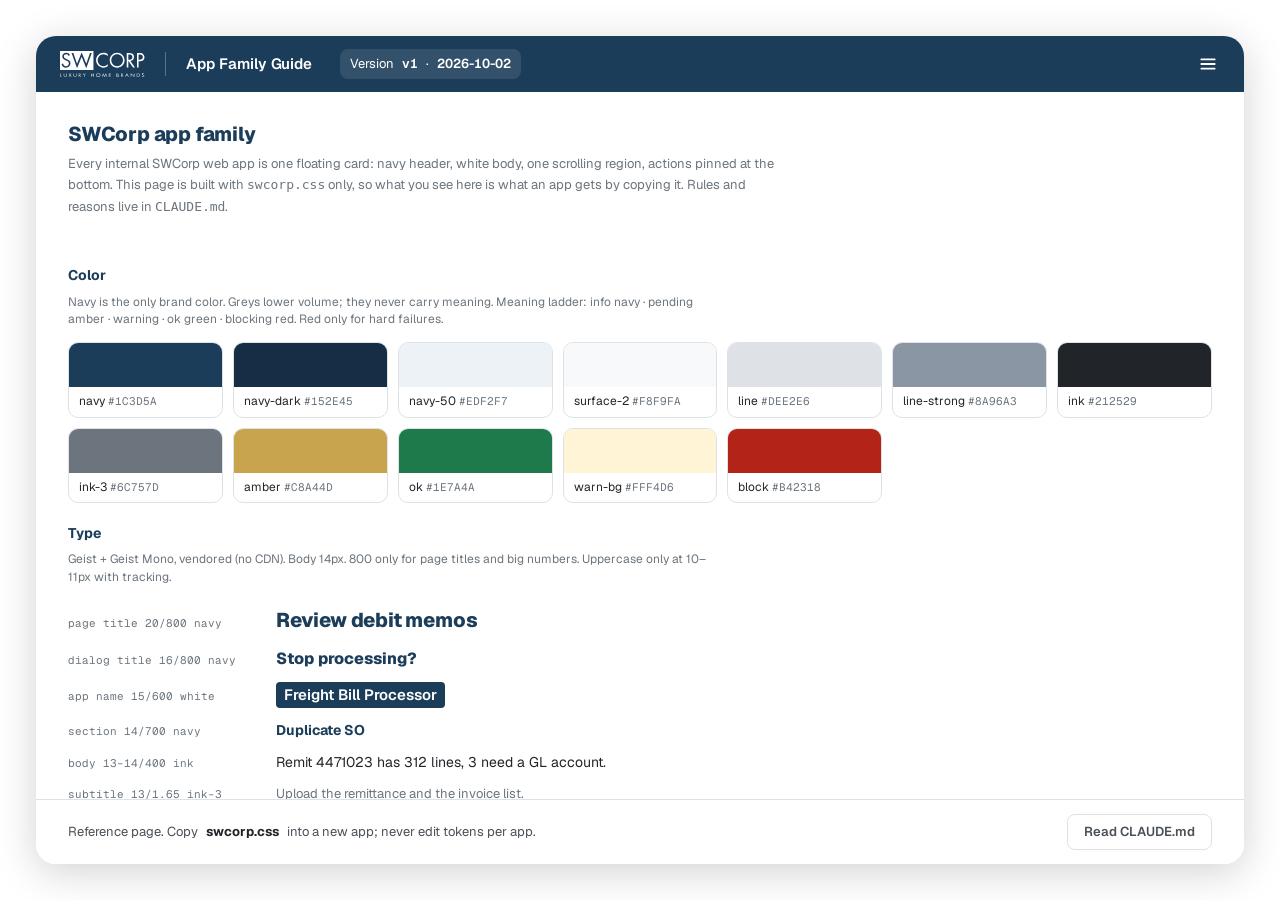
==== commit fe6cbea5: "Family guide v1: unified swcorp.css and guide page swcorp.css now uses the class names the apps shar" ====
--- a/swcorp-app-family/guide.html
+++ b/swcorp-app-family/guide.html
@@ -21,8 +21,12 @@
   .g-type > div { display: flex; align-items: baseline; gap: 18px; padding: 6px 0; }
   .g-type code { width: 190px; flex: none; font: 11px var(--mono); color: var(--ink-3); }
   .g-mini { position: relative; height: 220px; border-radius: var(--r-box); overflow: hidden; border: 1px solid var(--line); }
-  .g-toasts { position: static; align-items: flex-start; }
+  .g-toasts { position: static; align-items: flex-start; max-width: 460px; }
   .g-toasts .toast { animation: none; }
+  .g-toasts .toast-timer { animation-play-state: paused; }
+  .g-mini .completed { display: flex; }
+  .tile .skel { width: 100%; }
+  .g-tipcell { max-width: 220px; white-space: nowrap; overflow: hidden; text-overflow: ellipsis; }
   .g-foot { border: 1px solid var(--line); border-radius: var(--r-box); }
   .g-hdr { border-radius: var(--r-box); }
 </style>
@@ -47,30 +51,30 @@
   <symbol id="i-arrow" viewBox="0 0 16 16"><path d="M3 8h9.5M9 4.5L12.5 8 9 11.5"/></symbol>
 </svg>
 
-<div class="window">
-  <header class="hdr">
-    <img src="assets/swcorp-logo-white.svg" alt="SWCorp">
-    <span class="sep" aria-hidden="true"></span>
-    <h1>App Family Guide</h1>
-    <span class="run-chip">Version <b>v0</b> · <b>2026-10-01</b></span>
-    <span class="grow"></span>
+<div class="app-frame">
+  <header class="header">
+    <a class="header-home" href="#content" aria-label="SWCorp, go to the top of the guide"><img class="header-logo-img" src="assets/swcorp-logo-white.svg" alt=""></a>
+    <span class="header-sep" aria-hidden="true"></span>
+    <span class="header-title">App Family Guide</span>
+    <span class="run-chip">Version <b>v1</b> · <b>2026-10-02</b></span>
+    <span class="header-grow"></span>
     <button class="menu-toggle" id="menu-toggle" type="button" aria-label="Open menu" aria-expanded="false" aria-controls="side-menu">
       <svg viewBox="0 0 24 24" aria-hidden="true"><path class="l1"/><path class="l2"/><path class="l3"/></svg>
     </button>
   </header>
   <div class="menu-scrim" id="menu-scrim"></div>
   <nav class="side-menu" id="side-menu" aria-label="Menu" inert>
-    <p class="menu-label menu-anim" style="--i:0">Sections</p>
-    <ul class="menu-list">
-      <li class="menu-anim" style="--i:1"><a class="menu-item" href="#tokens"><span class="menu-ic"><svg class="i"><use href="#i-list"/></svg></span><span class="menu-t">Tokens<small>Color and type</small></span></a></li>
-      <li class="menu-anim" style="--i:2"><a class="menu-item" href="#components" aria-current="page"><span class="menu-ic"><svg class="i"><use href="#i-settings"/></svg></span><span class="menu-t">Components<small>Everything an app is built from</small></span></a></li>
-    </ul>
-    <p class="menu-label menu-anim" style="--i:3">Links</p>
-    <ul class="menu-list">
-      <li class="menu-anim" style="--i:4"><a class="menu-item" href="CLAUDE.md"><span class="menu-ic"><svg class="i"><use href="#i-file"/></svg></span><span class="menu-t">CLAUDE.md<small>Rules and decisions</small></span></a></li>
-    </ul>
+    <div class="menu-body">
+      <span class="menu-glide" aria-hidden="true"></span>
+      <ul class="menu-list">
+        <li class="menu-anim" style="--i:0"><a class="menu-item" href="#tokens"><span class="menu-ic"><svg class="i"><use href="#i-list"/></svg></span><span class="menu-t">Tokens<small>Color and type</small></span></a></li>
+        <li class="menu-anim" style="--i:1"><a class="menu-item" href="#components" aria-current="page"><span class="menu-ic"><svg class="i"><use href="#i-settings"/></svg></span><span class="menu-t">Components<small>Everything an app is built from</small></span></a></li>
+        <li class="menu-anim" style="--i:2"><a class="menu-item" href="CLAUDE.md"><span class="menu-ic"><svg class="i"><use href="#i-file"/></svg></span><span class="menu-t">CLAUDE.md<small>Rules and decisions</small></span><svg class="menu-ext" viewBox="0 0 16 16" aria-hidden="true"><path d="M6 3h7v7M13 3L5 11"/></svg></a></li>
+        </ul>
+    </div>
   </nav>
 
+  <div class="app-body">
   <div id="content" class="content" tabindex="-1">
     <main class="main">
       <div class="titlebar">
@@ -116,12 +120,12 @@
       <!-- ===================================================== components -->
       <section class="g-sec" id="components">
         <h3 class="section-title">Header</h3>
-        <p class="hint">Logo white 26px · divider · app name · optional context chip · grow · the menu button, alone in the right corner. Views and links live in the side menu (try the button at the top of this page). The header never scrolls.</p>
-        <header class="hdr g-hdr">
-          <img src="assets/swcorp-logo-white.svg" alt="SWCorp">
-          <span class="sep" aria-hidden="true"></span>
-          <h1>Freight Bill Processor</h1>
-          <span class="grow"></span>
+        <p class="hint">.header-home (white logo 26px, goes to the main screen) · .header-sep · .header-title · optional .run-chip · .header-grow · the menu button, alone in the right corner. Views and links live in the side menu, one list (try the button at the top of this page). Inside Acumatica only logo + menu, plus the pop-out bubble. The header never scrolls.</p>
+        <header class="header g-hdr">
+          <span class="header-home"><img class="header-logo-img" src="assets/swcorp-logo-white.svg" alt="SWCorp"></span>
+          <span class="header-sep" aria-hidden="true"></span>
+          <span class="header-title">Freight Bill Processor</span>
+          <span class="header-grow"></span>
           <span class="menu-toggle" aria-hidden="true"><svg viewBox="0 0 24 24"><path class="l1"/><path class="l2"/><path class="l3"/></svg></span>
         </header>
       </section>
@@ -157,7 +161,7 @@
             <button class="chip" aria-pressed="true"><svg class="i c-warn"><use href="#i-warn"/></svg>Warnings <b>11</b></button>
             <button class="chip" aria-pressed="false">Excluded <b>2</b></button>
           </div>
-          <label class="search"><svg class="i"><use href="#i-search"/></svg><input placeholder="Search DM#, PO, SO"></label>
+          <label class="search tuck" id="g-tuck"><svg class="i"><use href="#i-search"/></svg><input aria-label="Search DM#, PO, SO" placeholder="Search DM#, PO, SO"><button type="button" class="search-x" aria-label="Clear search" hidden><svg class="i"><use href="#i-x"/></svg></button></label>
         </div>
         <div class="g-row"><label class="cbx"><input type="checkbox" checked aria-label="Include"><svg viewBox="0 0 18 18"><path d="M5 9.2l2.6 2.4L13 6.2"/></svg></label><span>Include in credit memo</span></div>
       </section>
@@ -202,12 +206,12 @@
 
       <section class="g-sec">
         <h3 class="section-title">Table</h3>
-        <p class="hint">Navy header, 10px uppercase centered titles, 38px rows, tabular figures, row tint for state. Thousands of rows: Tabulator with the same look, paged/filtered on the server.</p>
+        <p class="hint">Navy header, 10px uppercase centered titles that wrap, 38px rows, tabular figures, row tint for state. Thousands of rows: Tabulator with the same look, paged/filtered on the server. A cell cut off with "…" shows its full value in the app's own card on hover or keyboard focus (first cell); never title="".</p>
         <div class="grid-wrap">
           <table class="grid">
             <thead><tr><th>DM#</th><th>PO</th><th>Status</th><th>Amount</th></tr></thead>
             <tbody>
-              <tr><td class="mono">DM151524</td><td class="mono">82714433</td><td><span class="badge ok"><svg class="i"><use href="#i-okc"/></svg>Matched</span></td><td><span class="acct"><i>$</i><span>1,204.10</span></span></td></tr>
+              <tr><td class="mono"><div class="g-tipcell" tabindex="0" data-tip="DM151524 · Lowe's store 1803 · Return to vendor, damaged in transit (photos attached)">DM151524 · Lowe's store 1803 · Return to vendor, damaged in transit (photos attached)</div></td><td class="mono">82714433</td><td><span class="badge ok"><svg class="i"><use href="#i-okc"/></svg>Matched</span></td><td><span class="acct"><i>$</i><span>1,204.10</span></span></td></tr>
               <tr class="warn"><td class="mono">DM151662</td><td class="mono">82714501</td><td><span class="badge warn"><svg class="i"><use href="#i-warn"/></svg>Needs GL</span></td><td><span class="acct"><i>$</i><span>(318.00)</span></span></td></tr>
               <tr aria-selected="true"><td class="mono">DM153377</td><td class="mono">82715020</td><td><span class="badge ok"><svg class="i"><use href="#i-okc"/></svg>Matched</span></td><td><span class="acct"><i>$</i><span>96.45</span></span></td></tr>
               <tr class="block"><td class="mono">DM154034</td><td class="mono">—</td><td><span class="badge block"><svg class="i"><use href="#i-block"/></svg>No SO</span></td><td><span class="acct"><i>$</i><span>2,010.00</span></span></td></tr>
@@ -218,21 +222,23 @@
       </section>
 
       <section class="g-sec">
-        <h3 class="section-title">Empty, loading, processing</h3>
+        <h3 class="section-title">Empty, loading, processing, completed</h3>
         <div class="tiles">
           <div class="tile"><div class="empty"><svg class="i"><use href="#i-file"/></svg><b>No invoices yet</b>Upload a FedEx PDF to start.</div></div>
           <div class="tile" style="justify-content:center;align-items:center"><div class="skel"><i></i><i></i><i></i></div></div>
           <div class="g-mini"><div class="proc-screen show"><div class="loader-shape"></div><div class="process-text">Reading invoices…</div></div></div>
+          <div class="g-mini"><div class="completed show" role="status"><div class="completed-ring"><div class="completed-dot"><svg viewBox="0 0 24 24" aria-hidden="true"><polyline points="20 6 9 17 4 12"/></svg></div></div><div class="completed-title">Order Completed</div><div class="completed-ref">SO123456</div></div></div>
         </div>
       </section>
 
       <section class="g-sec">
         <h3 class="section-title">Toasts and dialog</h3>
-        <p class="hint">Every floating message is a toast in one bottom-right stack, 3px edge by meaning. Every toast leaves after 6s; the line along its foot shows the time left and pauses on hover. A pending action (amber, e.g. "Additional Files Required") also leaves as soon as it is done. Never top-centre, never a bar inside the screen. Dialog: native &lt;dialog&gt;, blurred navy backdrop.</p>
-        <div class="toasts g-toasts">
-          <div class="toast ok"><svg class="i"><use href="#i-okc"/></svg><span><b>Saved.</b> Setup updated.</span><button class="toast-x" aria-label="Dismiss"><svg class="i"><use href="#i-x"/></svg></button></div>
-          <div class="toast warn"><svg class="i"><use href="#i-warn"/></svg><span><b>Additional Files Required</b><br>Upload the Priority 1 Pending Invoices and PaceJet BulkExport files.</span><button class="toast-x" aria-label="Dismiss"><svg class="i"><use href="#i-x"/></svg></button></div>
-          <div class="toast error"><svg class="i"><use href="#i-block"/></svg><span>Acumatica did not answer.</span><button class="toast-x" aria-label="Dismiss"><svg class="i"><use href="#i-x"/></svg></button></div>
+        <p class="hint">Every floating message is a toast in one stack (.toast-stack), bottom-right, top on phones. One card for all: 3px edge by meaning — info navy, .warn amber (wrong file, something still missing), .error red (hard failures only), .ok green. Every toast leaves after 6s; the line along its foot shows the time left and pauses on hover, focus or a hidden tab. A pending action ("Additional Files Required") also leaves as soon as it is done. Never top-centre, never a bar inside the screen. Dialog: native &lt;dialog&gt;, blurred navy backdrop, springy entrance.</p>
+        <div class="toast-stack g-toasts">
+          <div class="toast"><svg class="toast-icon"><use href="#i-info"/></svg><div class="toast-body"><div class="toast-title">Sync Started</div><div class="toast-detail">Acumatica is refreshing the inventory map.</div></div><button class="toast-x" aria-label="Dismiss"><svg viewBox="0 0 16 16"><path d="M4.5 4.5l7 7M11.5 4.5l-7 7"/></svg></button><i class="toast-timer" aria-hidden="true"></i></div>
+          <div class="toast ok"><svg class="toast-icon"><use href="#i-okc"/></svg><div class="toast-body"><div class="toast-title">Changes Saved</div><div class="toast-detail">Setup updated.</div></div><button class="toast-x" aria-label="Dismiss"><svg viewBox="0 0 16 16"><path d="M4.5 4.5l7 7M11.5 4.5l-7 7"/></svg></button><i class="toast-timer" aria-hidden="true"></i></div>
+          <div class="toast warn"><svg class="toast-icon"><use href="#i-warn"/></svg><div class="toast-body"><div class="toast-title">Additional Files Required</div><div class="toast-detail">Upload the Priority 1 Pending Invoices and PaceJet BulkExport files.</div></div><button class="toast-x" aria-label="Dismiss"><svg viewBox="0 0 16 16"><path d="M4.5 4.5l7 7M11.5 4.5l-7 7"/></svg></button><i class="toast-timer" aria-hidden="true"></i></div>
+          <div class="toast error"><svg class="toast-icon"><use href="#i-block"/></svg><div class="toast-body"><div class="toast-title">Acumatica Not Connected</div><div class="toast-detail">The OData endpoint timed out.</div></div><button class="toast-x" aria-label="Dismiss"><svg viewBox="0 0 16 16"><path d="M4.5 4.5l7 7M11.5 4.5l-7 7"/></svg></button><i class="toast-timer" aria-hidden="true"></i></div>
         </div>
         <div class="g-row" style="margin-top:14px">
           <button class="btn sec" id="open-dlg">Open dialog</button>
@@ -249,14 +255,17 @@
     </main>
     <footer class="foot"><div class="msg">Reference page. Copy <b style="color:var(--ink)">swcorp.css</b> into a new app; never edit tokens per app.</div><span class="grow"></span><a class="btn sec" href="CLAUDE.md">Read CLAUDE.md</a></footer>
   </div>
+  </div>
 </div>
+<a class="pop-out" href="guide.html" target="_blank" rel="noopener" aria-label="Open the guide in a new tab"><svg viewBox="0 0 16 16" aria-hidden="true"><path d="M9.5 2.5h4v4M13.5 2.5L8 8"/><path d="M12 9.5v3a1 1 0 0 1-1 1H3.5a1 1 0 0 1-1-1V5a1 1 0 0 1 1-1h3"/></svg></a>
 
 <dialog class="dialog" id="dlg">
   <h3>Stop processing?</h3>
   <p>The invoices read so far are kept. You can start again from the same files.</p>
   <div class="dialog-actions"><button class="btn sec" data-close>Keep going</button><button class="btn primary" data-close>Stop</button></div>
 </dialog>
-<div class="toasts" id="flash" aria-live="polite"></div>
+<div class="toast-stack" id="flash" aria-live="polite"></div>
+<div class="hover-tip" id="hover-tip" aria-hidden="true"></div>
 
 <script>
   // Side menu (same behaviour as the apps): circle out of the button, Esc /
@@ -289,14 +298,34 @@
     dlg.classList.add('closing');
     setTimeout(() => { dlg.classList.remove('closing'); dlg.close(); }, 140);
   });
+  // Toast: the timer line's animationend dismisses it; a hidden tab pauses it.
+  addEventListener('visibilitychange', () => document.documentElement.classList.toggle('tab-hidden', document.hidden));
   document.getElementById('open-toast').onclick = () => {
     const t = document.createElement('div');
     t.className = 'toast ok';
-    t.innerHTML = '<svg class="i"><use href="#i-okc"/></svg><span><b>Done.</b> 312 lines processed.</span>';
-    const bar = document.createElement('i'); bar.className = 'toast-timer'; t.append(bar);
-    bar.onanimationend = () => { t.classList.add('leaving'); setTimeout(() => t.remove(), 160); };
+    t.innerHTML = '<svg class="toast-icon"><use href="#i-okc"/></svg><div class="toast-body"><div class="toast-title">312 Lines Processed</div><div class="toast-detail">Ready to export.</div></div><button class="toast-x" aria-label="Dismiss"><svg viewBox="0 0 16 16"><path d="M4.5 4.5l7 7M11.5 4.5l-7 7"/></svg></button><i class="toast-timer" aria-hidden="true"></i>';
+    const leave = () => { t.classList.add('leaving'); setTimeout(() => t.remove(), 180); };
+    t.querySelector('.toast-timer').onanimationend = leave;
+    t.querySelector('.toast-x').onclick = leave;
     document.getElementById('flash').append(t);
   };
+  // Tucked search: opens on hover/focus, stays open with text, × empties and closes it.
+  const tuck = document.getElementById('g-tuck'), tuckIn = tuck.querySelector('input'), tuckX = tuck.querySelector('.search-x');
+  tuckIn.oninput = () => { tuck.classList.toggle('has-q', !!tuckIn.value); tuckX.hidden = !tuckIn.value; };
+  tuckIn.onkeydown = e => { if (e.key === 'Escape') { tuckIn.value = ''; tuckIn.oninput(); } };
+  tuckX.onclick = () => { tuckIn.value = ''; tuckIn.oninput(); tuck.classList.add('shut'); tuckIn.blur(); };
+  tuck.onpointerleave = () => tuck.classList.remove('shut');
+  // Hover tip: one card, by delegation, only when the cell is clipped.
+  const tip = document.getElementById('hover-tip'); let tipCell = null;
+  const showTip = el => { if (el.scrollWidth <= el.clientWidth + 1) return; tipCell = el; tip.textContent = el.dataset.tip; tip.classList.add('visible');
+    const b = el.getBoundingClientRect(), c = tip.getBoundingClientRect(); let top = b.top - c.height - 8; if (top < 8) top = b.bottom + 8;
+    tip.style.left = Math.max(8, Math.min(b.left, innerWidth - c.width - 8)) + 'px'; tip.style.top = top + 'px'; };
+  const hideTip = () => { tipCell = null; tip.classList.remove('visible'); };
+  document.addEventListener('mouseover', e => { const el = e.target.closest && e.target.closest('[data-tip]'); el ? showTip(el) : hideTip(); });
+  document.addEventListener('focusin', e => e.target.matches('[data-tip]') ? showTip(e.target) : hideTip());
+  document.addEventListener('keydown', e => { if (e.key === 'Escape') hideTip(); });
+  // Tab scrolls the cell into view: a focused cell keeps its card, moved with it.
+  addEventListener('scroll', () => tipCell && tipCell === document.activeElement ? showTip(tipCell) : hideTip(), true);
 </script>
 </body>
 </html>
--- a/swcorp-app-family/css/swcorp.css
+++ b/swcorp-app-family/css/swcorp.css
@@ -1,18 +1,25 @@
-/* SWCorp app family — base stylesheet (v0, 2026-10-01).
-   Source of truth: Lowe's Invoice Reconciler (WebApp/static/css/app.css).
-   Load after swcorp-tokens.css; copy both into a new app's static/css/ and add
-   app-specific rules in a third file (app.css) loaded last. Do not edit tokens per app: if a value
-   must change, change it here and propagate to every app in the family.
-   Rules and the reasons behind them: CLAUDE.md in this folder. */
+/* SWCorp app family — base stylesheet (v1, 2026-10-02).
+   Shared by Freight Bill, Amazon Returns, ScanShip and Rebate Validation (same
+   class names: .app-frame, .header, .side-menu, .pop-out, .toast-stack), with
+   the page layout (.content/.main/.foot), forms, slots and tables from Lowe's
+   Invoice Reconciler. Load order: swcorp-tokens.css → swcorp.css → app.css
+   (app-specific rules only). Do not edit tokens or these rules per app: change
+   them here and propagate. Rules and the reasons behind them: CLAUDE.md. */
 
 /* ---------------------------------------------------------------- reset */
 *, *::before, *::after { box-sizing: border-box; margin: 0; padding: 0; }
-html, body { height: 100%; }
+:root {
+  /* Safe area (notch, home bar): needs viewport-fit=cover in the meta viewport. */
+  --sat: env(safe-area-inset-top, 0px); --sab: env(safe-area-inset-bottom, 0px);
+  --sal: env(safe-area-inset-left, 0px); --sar: env(safe-area-inset-right, 0px);
+}
+html, body { height: 100dvh; }
 html { overflow: hidden; }
 body {
-  font: 14px/1.45 var(--font); color: var(--ink); background: var(--ground); font-optical-sizing: auto;
-  display: grid; place-items: center; padding: var(--gap); -webkit-font-smoothing: antialiased;
-  --gap: clamp(20px, 4vmin, 48px);
+  font: 14px/1.45 var(--font); color: var(--ink); background: var(--ground); font-optical-sizing: auto; -webkit-font-smoothing: antialiased;
+  display: flex; flex-direction: column; overflow: hidden;
+  padding: var(--sat) var(--sar) var(--sab) var(--sal);
+  -webkit-tap-highlight-color: transparent; -webkit-text-size-adjust: 100%;
 }
 ::selection { background: var(--navy-100); color: var(--ink); }
 :focus-visible { outline: 2px solid var(--focus); outline-offset: 2px; border-radius: 4px; }
@@ -36,97 +43,100 @@
 .skip:focus { top: 12px; }
 
 /* ---------------------------------------------------------------- window
-   Floating card over a neutral ground. Fills the viewport minus a gap that
-   scales with the screen, up to 1480×920. The height subtracts the gap, or a
-   short viewport cuts the card at the bottom. Too small for a card, or inside
-   an iframe (Acumatica, html.embedded): full-bleed, no radius, no shadow. */
-.window {
-  width: min(1480px, 100%); height: min(920px, calc(100dvh - 2 * var(--gap))); background: var(--surface);
-  border-radius: var(--r-window); display: flex; flex-direction: column; overflow: hidden; position: relative;
-  box-shadow: var(--shadow-window);
-}
-@media (max-width: 1180px), (max-height: 720px) {
-  body { padding: 0; }
-  .window { width: 100%; height: 100%; border-radius: 0; box-shadow: none; --hdr-r: 0; }
-}
-html.embedded body { padding: 0; background: var(--surface); }
-html.embedded .window { width: 100%; height: 100%; border-radius: 0; box-shadow: none; --hdr-r: 0; }
+   <body> > .app-frame (header, side menu, .app-body). Desktop (> 1180 × 720,
+   outside an iframe): a floating card centred on a white ground, filling the
+   viewport minus a gap that scales with the screen, up to 1480×920 (the
+   height subtracts the gap, or a short viewport cuts the card). Smaller, or
+   inside Acumatica (html.embedded): full-bleed, no radius, no shadow. The
+   frame must stretch to the full height there: body never centres it. */
+.app-frame { flex: 1; min-height: 0; width: 100%; position: relative; display: flex; flex-direction: column; background: var(--surface); }
+.app-body { flex: 1; min-height: 0; position: relative; display: flex; flex-direction: column; overflow: hidden; background: var(--surface); }
+@media (min-width: 1181px) and (min-height: 721px) {
+  html:not(.embedded) body { --gap: clamp(20px, 4vmin, 48px); padding: var(--gap); align-items: center; justify-content: center; }
+  html:not(.embedded) .app-frame { width: min(1480px, 100%); height: min(920px, calc(100dvh - 2 * var(--gap))); flex: none;
+    border-radius: var(--r-window); overflow: hidden; box-shadow: var(--shadow-window); }
+}
 
 /* ---------------------------------------------------------------- header
-   Navy bar: logo · divider · app name · (context chip) · grow · actions. */
-.hdr { border-radius: var(--hdr-r, var(--r-window)) var(--hdr-r, var(--r-window)) 0 0; background: var(--navy); color: #fff; display: flex; align-items: center; gap: 20px; padding: 0 24px; height: var(--h-hdr); flex: none; }
-.hdr :focus-visible { outline-color: #fff; }
-.hdr img { height: 26px; display: block; }
-.hdr .sep { width: 1px; height: 24px; background: rgba(255,255,255,.28); }
-.hdr h1 { font-size: 15px; font-weight: 600; letter-spacing: -.005em; color: #fff; }
-.hdr .grow { flex: 1; }
+   Navy 56px: .header-home (logo, goes to the app's main screen) · .header-sep ·
+   .header-title (app name) · (.run-chip) · .header-grow · .menu-toggle. The
+   right corner holds only the menu button. No z-index here: the menu button
+   stacks above the side menu, which covers this header when open. */
+.header { position: relative; flex: none; display: flex; align-items: center; gap: 20px; height: var(--h-hdr); padding: 0 24px; background: var(--navy); color: #fff; }
+.header :focus-visible { outline: 2px solid #fff; outline-offset: 2px; }
+.header-home { flex: none; display: block; border-radius: 4px; transition: opacity .15s ease, transform var(--dur-press) var(--ease-out); }
+.header-home:active { transform: scale(.97); }
+@media (hover: hover) and (pointer: fine) { .header-home:hover { opacity: .85; } }
+.header-logo-img { height: 26px; width: auto; display: block; flex: none; }
+.header-sep { width: 1px; height: 24px; background: rgba(255,255,255,.28); flex: none; }
+.header-title { font-size: 15px; font-weight: 600; letter-spacing: -.005em; color: #fff; min-width: 0; white-space: nowrap; overflow: hidden; text-overflow: ellipsis; }
+.header-grow { flex: 1; }
 /* Inside Acumatica (html.embedded) its screen title names the app: logo + menu only. */
-html.embedded .hdr .sep, html.embedded .hdr h1 { display: none; }
+html.embedded .header-sep, html.embedded .header-title { display: none; }
 .run-chip { margin-left: 8px; display: flex; align-items: center; gap: 8px; padding: 6px 10px; border-radius: var(--r-ctl); background: rgba(255,255,255,.1); font-size: 13px; color: #fff; }
 .run-chip b { font-weight: 600; font-variant-numeric: tabular-nums; }
-.hbtn { display: flex; align-items: center; gap: 6px; padding: 7px 10px; border-radius: var(--r-ctl); font-size: 13px; color: #fff; text-decoration: none; transition: background-color .15s ease; }
-.hbtn[aria-current] { background: rgba(255,255,255,.14); }
-@media (hover: hover) and (pointer: fine) { .hbtn:hover { background: rgba(255,255,255,.1); } }
 
 /* ---------------------------------------------------------------- side menu
-   motion.dev "variants" in CSS. The header's right corner holds only
-   .menu-toggle: three white lines, no disc at rest. .side-menu is a white
-   panel the full height of the window (over the header), clipped to a circle
-   of 0px centred on the button (JS measures --cx/--cy); opening grows it
-   until it fills the
-   panel (640ms drawer curve), the rows rise in 60ms apart, the top and bottom
-   lines bend into an X (CSS d) and the middle one fades. Closing: rows drop
-   at once, then the circle shrinks back into the disc (420ms, after 140ms).
-   JS sets --menu-r (button centre to the panel's far corner) and toggles
-   .open / body.menu-open / inert. The header must not set z-index (the
-   button stacks above the panel). Origin: Freight Bill Processor. */
-.menu-toggle { position: relative; z-index: 41; flex: none; display: grid; place-items: center; width: 36px; height: 36px; margin-right: -6px; border-radius: 50%; color: #fff;
+   motion.dev "variants" in CSS. .menu-toggle: three white lines, no disc at
+   rest. .side-menu is a white panel the full height of the window (over the
+   header), clipped to a circle of 0px centred on the button (JS measures
+   --cx/--cy and --menu-r); opening grows it until it fills the panel (640ms
+   drawer curve), the rows rise in 60ms apart, the top and bottom lines bend
+   into an X (CSS d) and the middle one fades. Closing: rows drop at once,
+   then the circle shrinks back (420ms, after 140ms). Picking an entry closes
+   it fast (body.menu-quick) while the new screen comes in. JS toggles
+   .open / body.menu-open / inert. Origin: Freight Bill Processor. */
+.menu-toggle { position: relative; z-index: 41; flex: none; display: grid; place-items: center; width: 36px; height: 36px; margin-right: -6px; border-radius: 50%; color: #fff; -webkit-tap-highlight-color: transparent;
   transition: transform var(--dur-press) var(--ease-out), color 160ms ease 460ms; }   /* navy until the circle has shrunk away */
-.menu-open .menu-toggle { color: var(--navy); transition: transform var(--dur-press) var(--ease-out), color 120ms ease; }
+body.menu-open .menu-toggle { color: var(--navy); transition: transform var(--dur-press) var(--ease-out), color 120ms ease; }
 .menu-toggle:active { transform: scale(.94); }
 .menu-toggle svg { width: 20px; height: 20px; fill: none; stroke: currentColor; stroke-width: 2.2; stroke-linecap: round; overflow: visible; }
 .menu-toggle .l1 { d: path("M4 6.5 L20 6.5"); }
 .menu-toggle .l2 { d: path("M4 12 L20 12"); }
 .menu-toggle .l3 { d: path("M4 17.5 L20 17.5"); }
 .menu-toggle path { transition: d 320ms var(--ease-in-out), opacity 160ms ease; }
-.menu-open .menu-toggle .l1 { d: path("M6 18 L18 6"); }
-.menu-open .menu-toggle .l2 { opacity: 0; }
-.menu-open .menu-toggle .l3 { d: path("M6 6 L18 18"); }
+body.menu-open .menu-toggle .l1 { d: path("M6 18 L18 6"); }
+body.menu-open .menu-toggle .l2 { opacity: 0; }
+body.menu-open .menu-toggle .l3 { d: path("M6 6 L18 18"); }
+body.menu-open .menu-toggle path { transition: d 320ms var(--ease-in-out), opacity 120ms ease; }
 .menu-toggle:focus-visible { outline: 2px solid #fff; outline-offset: 3px; }
-.menu-open .menu-toggle:focus-visible { outline-color: var(--navy); }
-.side-menu { --cx: calc(100% - 36px); --cy: 28px; position: absolute; top: 0; right: 0; bottom: 0; z-index: 40; width: min(320px, 100%); padding: 76px 14px 20px; overflow-y: auto;
-  background: var(--surface); clip-path: circle(0px at var(--cx) var(--cy));
+body.menu-open .menu-toggle:focus-visible { outline-color: var(--navy); }
+.side-menu { --cx: calc(100% - 36px); --cy: 28px; position: absolute; top: 0; right: 0; bottom: 0; z-index: 40; width: min(320px, 100%); padding: 76px 14px 24px; overflow-y: auto;
+  display: flex; flex-direction: column; background: var(--surface); clip-path: circle(0px at var(--cx) var(--cy));
   transition: clip-path 420ms var(--ease-in-out) 140ms; }
 /* No shadow, and the scrim stops at the panel: anything translucent under the
    panel tints the window's rounded corner through the curve's soft edge. */
-.side-menu.open { clip-path: circle(var(--menu-r, 1200px) at var(--cx) var(--cy));
-  transition: clip-path 640ms cubic-bezier(.32, .72, 0, 1); }
+.side-menu.open { clip-path: circle(var(--menu-r, 1200px) at var(--cx) var(--cy)); transition: clip-path 640ms cubic-bezier(.32, .72, 0, 1); }
+body.menu-quick .side-menu { transition: clip-path 220ms var(--ease-out); }
+body.menu-quick .menu-anim { transition: opacity 80ms ease; transition-delay: 0ms; }
+body.menu-quick .menu-scrim { transition: opacity 160ms ease, visibility 0s linear 160ms; }
+body.menu-quick .menu-toggle { transition: transform var(--dur-press) var(--ease-out), color 120ms ease 120ms; }
 .menu-scrim { position: absolute; top: 0; left: 0; bottom: 0; right: min(320px, 100%); z-index: 39; background: rgba(21,46,69,.18); opacity: 0; visibility: hidden; transition: opacity 240ms ease, visibility 0s linear 240ms; }
 .menu-scrim.open { opacity: 1; visibility: visible; transition: opacity 240ms ease, visibility 0s; }
 .menu-anim { opacity: 0; transform: translateY(24px); transition: opacity 120ms ease, transform 160ms var(--ease-out); }
 .side-menu.open .menu-anim { opacity: 1; transform: none; transition: opacity 320ms var(--ease-out), transform 420ms var(--ease-out); transition-delay: calc(180ms + var(--i, 0) * 60ms); }
-/* Entries centred in the panel's free height; a single soft highlight glides
-   to the entry under the mouse (JS sets its translateY and height). */
-.side-menu { display: flex; flex-direction: column; }
+/* One list, entries centred in the panel's free height (views first, external
+   links after, with ↗); a single soft highlight glides to the entry under the
+   mouse (JS sets its translateY and height). */
 .menu-body { position: relative; margin: auto 0; }
 .menu-glide { position: absolute; left: 0; right: 0; top: 0; height: 0; border-radius: var(--r-box); background: var(--surface-2); opacity: 0; pointer-events: none;
   transition: transform 240ms var(--ease-out), opacity 160ms ease; }
 .menu-glide.on { opacity: 1; }
-.menu-label { position: relative; font-size: 10px; font-weight: 700; letter-spacing: .05em; text-transform: uppercase; color: var(--ink-3); margin: 0 10px 6px; }
 .menu-list { list-style: none; display: flex; flex-direction: column; gap: 2px; }
-.menu-list + .menu-label { margin-top: 18px; }
-.menu-item { position: relative; display: flex; align-items: center; gap: 12px; width: 100%; padding: 9px 10px; border-radius: var(--r-box); text-align: left; text-decoration: none; color: var(--ink);
+.menu-item { position: relative; display: flex; align-items: center; gap: 12px; width: 100%; padding: 9px 10px; border: 0; border-radius: var(--r-box); background: none;
+  font: inherit; text-align: left; text-decoration: none; color: var(--ink); cursor: pointer;
   transition: background-color .15s ease, transform var(--dur-press) var(--ease-out); }
 .menu-item:active { transform: scale(.98); }
 .menu-item:focus-visible { outline: 2px solid var(--navy); outline-offset: -2px; }
 /* Each entry shows its destination's own mark (app icon, SharePoint, ...),
    painted navy through a mask (one colour); the current view inverts it. */
 .menu-ic { flex: none; display: grid; place-items: center; width: 34px; height: 34px; border: 1.5px solid var(--line); border-radius: 9px; background: var(--surface); color: var(--navy);
-  transition: background-color .2s ease, border-color .2s ease, color .2s ease, transform 240ms var(--ease-out); }
+  transition: background-color .2s ease, border-color .2s ease, color .2s ease; }
 .menu-ic .i { width: 16px; height: 16px; }
 .menu-logo { width: 18px; height: 18px; background: currentColor; -webkit-mask: var(--logo) center / contain no-repeat; mask: var(--logo) center / contain no-repeat; }
 .menu-t { flex: 1; min-width: 0; display: flex; flex-direction: column; gap: 2px; font-size: 13px; font-weight: 600; line-height: 1.3; }
 .menu-t small { font-size: 12px; font-weight: 400; color: var(--ink-3); white-space: nowrap; overflow: hidden; text-overflow: ellipsis; }
+.menu-ext { flex: none; width: 14px; height: 14px; fill: none; stroke: var(--ink-3); stroke-width: 1.6; stroke-linecap: round; stroke-linejoin: round; }
 .menu-item[aria-current] { background: var(--navy-50); }
 .menu-item[aria-current] .menu-t { color: var(--navy); }
 .menu-item[aria-current] .menu-ic { background: var(--navy); border-color: var(--navy); color: #fff; }
@@ -134,19 +144,36 @@
   .menu-toggle:hover { transform: scale(1.06); }
   .menu-item:not([aria-current]):hover .menu-ic { border-color: var(--navy); }
 }
-@media (max-width: 599px) { .side-menu { width: 100%; } }
 /* Every layer at the window's rounded corner lets a little of the one below
    through its soft edge, so the header's navy tinted the corner under the
-   white panel. While the panel covers that corner the header pulls its own
-   corner in — switched only under the panel (100ms after opening, 370ms after
-   closing starts), so the window's outline never visibly changes. */
-.hdr { transition: border-top-right-radius 0s linear 370ms; }
-.menu-open .hdr { border-top-right-radius: calc(var(--hdr-r, var(--r-window)) + 12px); transition-delay: 100ms; }
+   white panel. While the panel covers that corner the header rounds its own
+   corner more — switched only under the panel (100ms after opening, 370ms into
+   closing; 90ms on a quick close), so the outline never visibly changes. */
+.header { transition: border-top-right-radius 0s linear 370ms; }
+body.menu-open .header { border-top-right-radius: 32px; transition-delay: 100ms; }
+body.menu-quick .header { transition: border-top-right-radius 0s linear 90ms; }
 @media (prefers-reduced-motion: reduce) {
-  .side-menu, .side-menu.open, .menu-toggle path { transition: none; }
+  .side-menu, .side-menu.open { transition: none; }
   .menu-anim, .side-menu.open .menu-anim { transform: none; transition: opacity 150ms ease; transition-delay: 0ms; }
+  .menu-toggle path, body.menu-open .menu-toggle path { transition: none; }
   .menu-toggle:hover { transform: none; }
-}
+  .menu-glide { transition: opacity 150ms ease; }
+}
+
+/* ---------------------------------------------------------------- pop-out
+   Inside Acumatica only: a quiet round button bottom-right that opens the app
+   in its own tab (<a class="pop-out" target="_blank" rel="noopener"
+   aria-label="Open … in a new tab">). Nearly invisible at rest, full under
+   the pointer or keyboard focus; on touch it rests at .6. No tooltip. */
+.pop-out { display: none; }
+html.embedded .pop-out { position: fixed; right: 14px; bottom: 14px; z-index: 70; display: grid; place-items: center; width: 32px; height: 32px; border-radius: 50%;
+  background: var(--navy); color: #fff; box-shadow: 0 4px 14px rgba(21,46,69,.18); opacity: .22; transform: scale(.92);
+  transition: opacity .2s ease, transform var(--dur-press) var(--ease-out), box-shadow .2s ease; }
+html.embedded .pop-out svg { width: 15px; height: 15px; fill: none; stroke: currentColor; stroke-width: 1.7; stroke-linecap: round; stroke-linejoin: round; }
+html.embedded .pop-out:hover, html.embedded .pop-out:focus-visible { opacity: 1; transform: none; box-shadow: 0 6px 18px rgba(21,46,69,.26); }
+html.embedded .pop-out:focus-visible { outline: 2px solid var(--navy); outline-offset: 3px; }
+html.embedded .pop-out:active { transform: scale(.94); }
+@media (hover: none) { html.embedded .pop-out { opacity: .6; transform: none; } }
 
 /* ---------------------------------------------------------------- body
    .content (skip target) > .main (scrolls) + .foot (pinned). Only one inner
@@ -389,33 +416,84 @@
 .process-text { min-height: 22px; font-size: 15px; font-weight: 600; letter-spacing: .2px; color: rgba(255,255,255,.8); transition: opacity .3s; }
 
 /* ---------------------------------------------------------------- toasts
-   Bottom-right stack, newest at the bottom, white card + 3px left edge.
-   EVERY toast leaves after 6s (no sticky toasts). <i class="toast-timer">
-   along the foot empties over those 6s; its animationend is the timer, so
-   hover/focus pauses both. Re-showing restarts it (JS: armToast). */
-.toasts { position: fixed; right: 16px; bottom: 16px; z-index: var(--z-toast); display: flex; flex-direction: column; align-items: flex-end; gap: 8px; max-width: min(420px, calc(100vw - 32px)); pointer-events: none; }
-.toast { pointer-events: auto; display: flex; align-items: flex-start; gap: 10px; min-width: 280px; padding: 12px 12px 12px 14px; border-radius: var(--r-box); background: var(--surface);
-  border: 1px solid var(--line); border-left: 3px solid var(--navy); box-shadow: var(--shadow-pop); font-size: 13px; color: var(--ink);
-  position: relative; overflow: hidden; animation: toast-in var(--dur-toast) var(--ease-out); }
-/* Timers pause while the tab is hidden (JS toggles html.tab-hidden on visibilitychange). */
-html.tab-hidden .toast-timer { animation-play-state: paused; }
-.toast-timer { position: absolute; left: 0; right: 0; bottom: 0; height: 2px; background: var(--navy); opacity: .55; transform-origin: left center; animation: toast-timer 6s linear forwards; }
-.toast:hover > .toast-timer, .toast:focus-within > .toast-timer { animation-play-state: paused; }
-.toast.warn .toast-timer { background: var(--amber-stroke); }
-.toast.error .toast-timer { background: var(--block); }
-.toast.ok .toast-timer { background: var(--ok); }
+   One stack per page, bottom-right, outside the card, newest at the bottom
+   (phones: top, under the header). Every toast is the same card: white, 3px
+   left edge carrying its meaning — navy info · .warn amber (wrong file,
+   something still missing) · .error red (hard failure only) · .ok green —
+   icon 16px, title 13/700 over a 12px line, × top-right, and a 2px line along
+   the foot that empties in 6s. That line's animationend IS the timer (no
+   sticky toasts); hover/focus pause it, and so does a hidden tab (JS toggles
+   html.tab-hidden on visibilitychange). Showing the same toast again restarts
+   it. When one leaves, the others slide to their place (FLIP, 240ms ease-out).
+   Markup: <div class="toast-stack" aria-live="polite"> <div class="toast warn">
+   <svg class="toast-icon"/><div class="toast-body"><div class="toast-title"/>
+   <div class="toast-detail"/></div><button class="toast-x"/>
+   <i class="toast-timer"/></div> */
+.toast-stack { position: fixed; right: 16px; bottom: calc(16px + var(--sab)); z-index: var(--z-toast); display: flex; flex-direction: column; align-items: flex-end; gap: 8px;
+  max-width: min(420px, calc(100vw - 32px)); pointer-events: none; }
+.toast-stack > * { pointer-events: auto; }
+/* Inside Acumatica the stack rises above the pop-out bubble. */
+html.embedded .toast-stack { bottom: calc(14px + 32px + 10px); }
+.toast { position: relative; display: flex; align-items: flex-start; gap: 10px; min-width: 280px; padding: 12px 36px 14px 14px; border-radius: var(--r-box); overflow: hidden;
+  background: var(--surface); border: 1px solid var(--line); border-left: 3px solid var(--navy); box-shadow: var(--shadow-pop); color: var(--ink);
+  --edge: var(--navy); animation: toast-in var(--dur-toast) var(--ease-out); }
+.toast.warn { border-left-color: var(--amber); --edge: var(--amber-stroke); }
+.toast.error { border-left-color: var(--block); --edge: var(--block); }
+.toast.ok { border-left-color: var(--ok); --edge: var(--ok); }
+.toast.leaving { animation: toast-out var(--dur-exit) var(--ease-out) forwards; }
+.toast-icon { width: 16px; height: 16px; flex: none; margin-top: 1px; fill: none; stroke: var(--edge); stroke-width: 2; stroke-linecap: round; stroke-linejoin: round; }
+.toast-body { min-width: 0; flex: 1; }
+.toast-title { font-size: 13px; font-weight: 700; color: var(--ink); }
+.toast-detail { margin-top: 2px; font-size: 12px; line-height: 1.5; color: var(--ink-2); overflow-wrap: anywhere; }
+/* A summary: the title carries the figure ("351 Pending Invoices"), then name ↔ count. */
+.toast-list { list-style: none; margin-top: 4px; display: flex; flex-direction: column; gap: 2px; font-size: 12px; color: var(--ink-2); }
+.toast-list b { font-weight: 600; font-variant-numeric: tabular-nums; color: var(--ink); }
+.toast-x { position: absolute; top: 8px; right: 8px; display: grid; place-items: center; width: 24px; height: 24px; border-radius: 6px; color: var(--ink-3);
+  transition: background-color .15s ease, color .15s ease, transform var(--dur-press) var(--ease-out); }
+.toast-x:active { transform: scale(.95); }
+.toast-x svg { width: 14px; height: 14px; fill: none; stroke: currentColor; stroke-width: 1.8; stroke-linecap: round; }
+@media (hover: hover) and (pointer: fine) { .toast-x:hover { background: var(--surface-3); color: var(--ink); } }
+.toast-timer { position: absolute; left: 0; right: 0; bottom: 0; height: 2px; background: var(--edge); transform-origin: left center; animation: toast-timer 6s linear forwards; }
+.toast:hover > .toast-timer, .toast:focus-within > .toast-timer, html.tab-hidden .toast-timer { animation-play-state: paused; }
 @keyframes toast-timer { from { transform: scaleX(1); } to { transform: scaleX(0); } }
-.toast .i { margin-top: 1px; color: var(--navy); }
-.toast.error { border-left-color: var(--block); } .toast.error .i { color: var(--block); }
-.toast.warn { border-left-color: var(--amber); } .toast.warn .i { color: var(--amber-stroke); }
-.toast.ok { border-left-color: var(--ok); } .toast.ok .i { color: var(--ok); }
-.toast b { font-weight: 600; }
-.toast span { flex: 1; min-width: 0; overflow-wrap: anywhere; }
-.toast-x { flex: none; display: grid; place-items: center; width: 24px; height: 24px; margin: -3px -4px 0 0; border-radius: 6px; color: var(--ink-3); transition: background-color .15s ease, color .15s ease; }
-.toast.leaving { animation: toast-out 160ms ease-out forwards; }
-@keyframes toast-in { from { opacity: 0; transform: translateY(calc(var(--toast-dy, 1) * 16px)) scale(.96); } }
+@keyframes toast-in { from { opacity: 0; transform: translateY(calc(var(--toast-dy, 1) * 16px)) scale(.95); } }
 @keyframes toast-out { to { opacity: 0; transform: translateY(calc(var(--toast-dy, 1) * 10px)); } }
-@media (hover: hover) and (pointer: fine) { .toast-x:hover { background: var(--surface-3); color: var(--ink); } }
+
+/* ---------------------------------------------------------------- hover tip
+   The family's one allowed tooltip (never title=""): the full value of a cell
+   cut off with "…", in the app's own card. Cells opt in with data-tip (full
+   text) and tabindex="0"; ONE card for the page, moved by delegation to the
+   cell under the pointer or with keyboard focus, shown only when the cell is
+   actually clipped (data-tip-always: the card carries information the cell
+   does not show). Esc, blur, scroll and resize hide it. pointer-events: none
+   so the card over the row never steals the pointer and closes itself. */
+.hover-tip { position: fixed; z-index: 120; left: 0; top: 0; max-width: 380px; padding: 10px 12px; background: var(--surface); border: 1px solid var(--line); border-radius: var(--r-ctl);
+  box-shadow: var(--shadow-card); font-size: 12px; line-height: 1.5; color: var(--ink); text-align: left; white-space: normal; overflow-wrap: anywhere;
+  opacity: 0; visibility: hidden; transition: opacity .12s ease; pointer-events: none; }
+.hover-tip.visible { opacity: 1; visibility: visible; }
+/* Optional second line when the cell's click does something ("Click to copy this row"). */
+.hover-tip-hint { display: block; margin-top: 9px; padding-top: 8px; border-top: 1px solid var(--surface-3); font-size: 11px; color: var(--ink-3); }
+[data-tip]:focus-visible { outline: 2px solid var(--focus); outline-offset: -2px; }
+
+/* ---------------------------------------------------------------- completed
+   The rare celebration (origin ScanShip "Order Completed"): navy screen over
+   the card, logo, a ring that pops (from .9) with a check that draws, title
+   24/800, the reference under it, and how to go on. It leaves by itself
+   (ScanShip: 3s) or on a tap/key. role="status" aria-live="assertive". */
+.completed { position: absolute; inset: 0; z-index: var(--z-overlay); display: none; flex-direction: column; align-items: center; justify-content: center;
+  padding: 32px 24px max(32px, var(--sab)); text-align: center; background: var(--navy); color: #fff; cursor: pointer; }
+.completed.show { display: flex; animation: fade-in 200ms ease-out; }
+.completed-logo { height: 30px; width: auto; opacity: .9; margin-bottom: 40px; }
+.completed-ring { width: 108px; height: 108px; border-radius: 50%; background: rgba(255,255,255,.12); display: grid; place-items: center; margin-bottom: 28px; }
+.completed-dot { width: 78px; height: 78px; border-radius: 50%; background: #fff; display: grid; place-items: center; }
+.completed-dot svg { width: 38px; height: 38px; fill: none; stroke: var(--navy); stroke-width: 2.5; stroke-linecap: round; stroke-linejoin: round; stroke-dasharray: 24; stroke-dashoffset: 24; }
+.completed.show .completed-ring { animation: done-pop 420ms var(--ease-out) both; }
+.completed.show .completed-dot svg { animation: done-tick 320ms var(--ease-out) 220ms forwards; }
+.completed-title { font-size: 24px; font-weight: 800; letter-spacing: -.01em; margin-bottom: 6px; }
+.completed-ref { font-size: 15px; font-weight: 600; color: rgba(255,255,255,.65); font-variant-numeric: tabular-nums; }
+.completed-hint { margin-top: 28px; font-size: 12px; color: rgba(255,255,255,.5); }
+@keyframes done-pop { from { transform: scale(.9); opacity: 0; } to { transform: none; opacity: 1; } }
+@keyframes done-tick { to { stroke-dashoffset: 0; } }
 
 /* ---------------------------------------------------------------- dialog
    Native <dialog>: 440px card, radius 14, blurred navy backdrop, springy
@@ -442,7 +520,7 @@
 
 /* ---------------------------------------------------------------- responsive tiers
    Every family app works on all four tiers. Width tiers:
-     phone    < 600px        full-bleed, safe-area, icon-only header actions,
+     phone    < 600px        full-bleed, safe-area, header logo 22 / title 14,
                              16px gutters, 16px inputs (no iOS zoom), pills 2/row
      compact  600–1180px     full-bleed (also any height ≤ 720px or iframe),
                              24px gutters
@@ -451,13 +529,11 @@
    and tighter blocks. Scale with clamp() inside a tier, never per-pixel queries. */
 @media (max-width: 1180px) and (min-height: 821px) { .main { padding: 24px 24px 0; } .foot { padding: 14px 24px; } }
 @media (max-width: 599px) {
-  body { padding: env(safe-area-inset-top, 0) env(safe-area-inset-right, 0) env(safe-area-inset-bottom, 0) env(safe-area-inset-left, 0); -webkit-tap-highlight-color: transparent; }
-  .hdr { gap: 12px; padding: 0 16px; }
-  .hdr img { height: 22px; }
-  .hdr h1 { font-size: 14px; min-width: 0; white-space: nowrap; overflow: hidden; text-overflow: ellipsis; }
+  .header { gap: 12px; padding: 0 16px; }
+  .header-logo-img { height: 22px; }
+  .header-title { font-size: 14px; }
+  .side-menu { width: 100%; }
   .run-chip { display: none; }
-  .hbtn { width: 36px; height: 36px; padding: 0; justify-content: center; font-size: 0; gap: 0; }
-  .hbtn .i { width: 18px; height: 18px; }
   .main { padding: 20px 16px 0; }
   .titlebar h2 { font-size: 18px; }
   .foot { padding: 12px 16px; gap: 10px; }
@@ -470,9 +546,9 @@
   .slot { min-height: 56px; padding: 10px 12px; gap: 10px; }
   .tiles { grid-template-columns: 1fr; }
   /* Phones: toasts at the top, under the header, entering from above. */
-  .toasts { left: 12px; right: 12px; top: calc(var(--h-hdr) + 8px + env(safe-area-inset-top, 0)); bottom: auto; max-width: none; align-items: stretch; }
-  .toast { --toast-dy: -1; }
-  .toast { min-width: 0; }
+  .toast-stack { left: 12px; right: 12px; top: calc(var(--h-hdr) + 8px + var(--sat)); bottom: auto; max-width: none; align-items: stretch; }
+  html.embedded .toast-stack { bottom: auto; }
+  .toast { --toast-dy: -1; min-width: 0; }
   .dialog { width: calc(100% - 24px); }
 }
 
@@ -481,5 +557,7 @@
 @media (prefers-reduced-motion: reduce) {
   .toast { animation-name: fade-in; } .toast.leaving { animation-name: fade-out; }
   .dialog[open] { animation-name: fade-in; } .dialog.closing { animation-name: fade-out; }
+  .completed.show .completed-ring { animation: none; } .completed.show .completed-dot svg { animation: none; stroke-dashoffset: 0; }
+  .hover-tip { transition: none; }
   .btn:active, .cbx input:active { transform: none !important; }
 }
